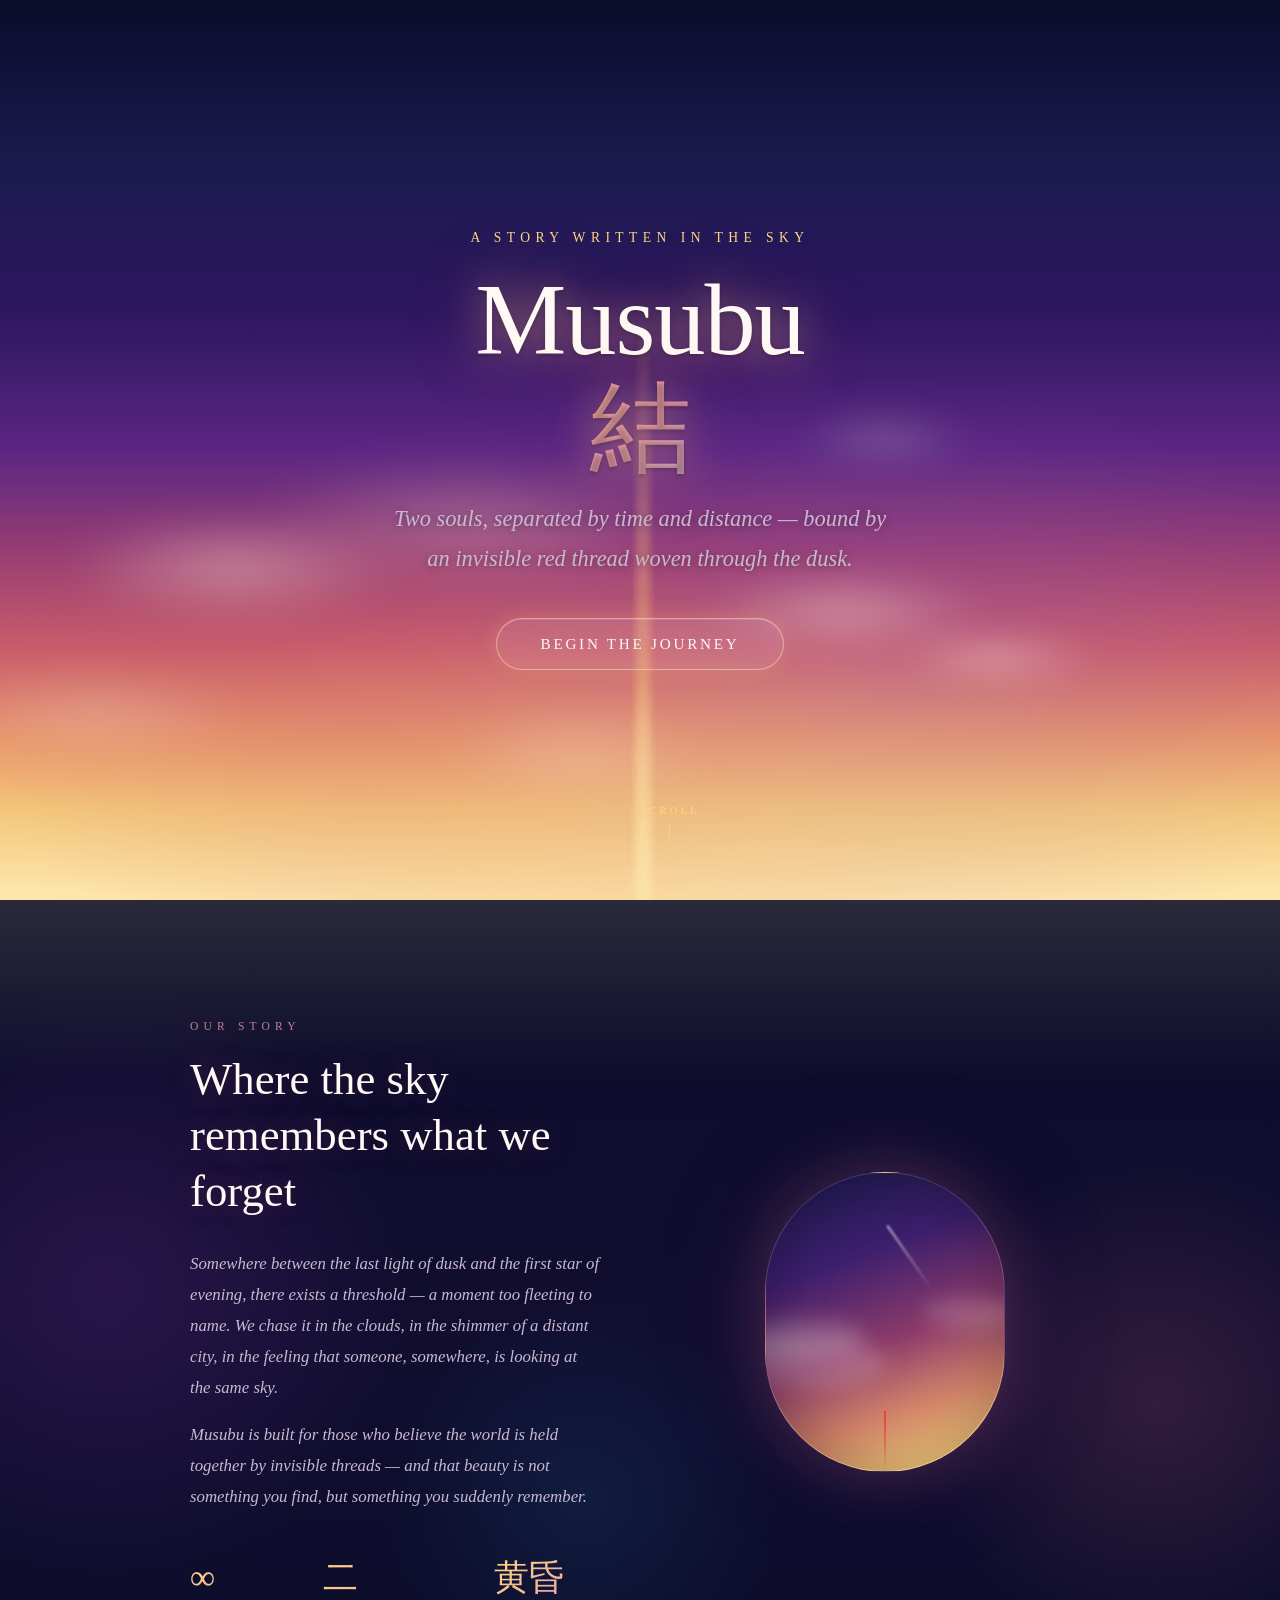
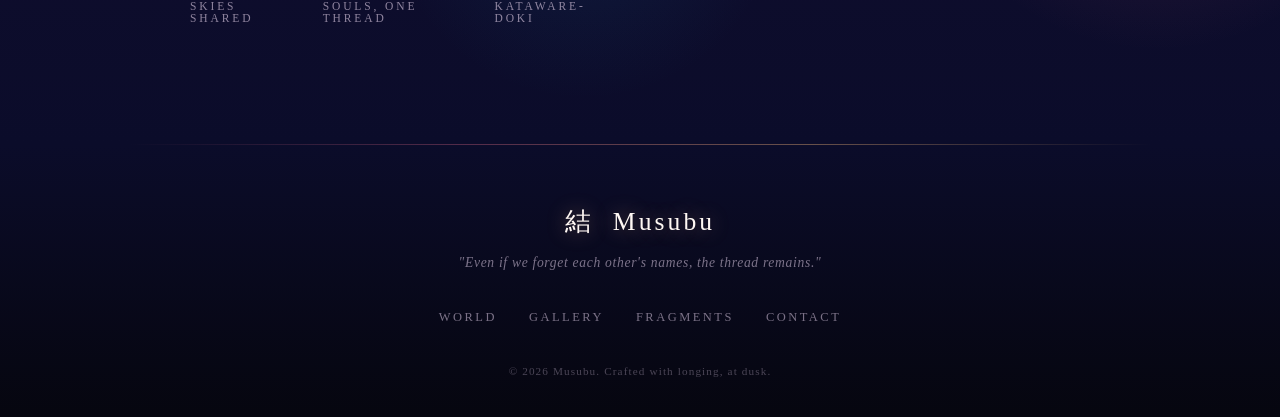
==== index.html @ b5283cc2 "add anime landing page" ====
<!DOCTYPE html>
<html lang="en">
<head>
  <meta charset="UTF-8" />
  <meta name="viewport" content="width=device-width, initial-scale=1.0" />
  <title>Musubu — Where Threads Connect</title>
  <style>
    /* ─── Reset & Base ─────────────────────────────────────────── */
    *, *::before, *::after { box-sizing: border-box; margin: 0; padding: 0; }

    :root {
      --deep-night:    #0b0c2a;
      --twilight:      #1a1a4e;
      --dusk-purple:   #3d1f6e;
      --magenta:       #c45c7a;
      --blush:         #e89ab5;
      --apricot:       #f4b87a;
      --gold:          #ffd580;
      --sky:           #9bc8e8;
      --pale-sky:      #d6ecf8;
      --cloud-white:   #fff8f4;
      --text-light:    #fef3ec;
      --text-muted:    #c8b8d0;
    }

    html { scroll-behavior: smooth; }

    body {
      font-family: 'Georgia', 'Times New Roman', serif;
      background: var(--deep-night);
      color: var(--text-light);
      overflow-x: hidden;
    }

    /* ─── Hero ─────────────────────────────────────────────────── */
    .hero {
      position: relative;
      width: 100%;
      height: 100vh;
      min-height: 600px;
      display: flex;
      align-items: center;
      justify-content: center;
      overflow: hidden;
      background:
        radial-gradient(ellipse 80% 60% at 50% 100%, #f4b87a44 0%, transparent 60%),
        radial-gradient(ellipse 60% 50% at 30% 80%,  #c45c7a33 0%, transparent 55%),
        radial-gradient(ellipse 70% 60% at 70% 75%,  #9b6fd433 0%, transparent 55%),
        linear-gradient(
          180deg,
          #0b0c2a 0%,
          #1a1a4e 18%,
          #2e1760 35%,
          #5b2682 50%,
          #9b3f72 62%,
          #c85c6a 72%,
          #e8956a 82%,
          #f4c77a 90%,
          #fde8b0 100%
        );
    }

    /* Stars */
    .stars {
      position: absolute;
      inset: 0;
      pointer-events: none;
      overflow: hidden;
    }
    .star {
      position: absolute;
      border-radius: 50%;
      background: white;
      animation: twinkle var(--d, 3s) ease-in-out infinite alternate;
      animation-delay: var(--delay, 0s);
      opacity: 0;
    }
    @keyframes twinkle {
      0%   { opacity: 0; transform: scale(0.6); }
      100% { opacity: var(--op, 0.9); transform: scale(1.2); }
    }

    /* Light rays */
    .rays {
      position: absolute;
      bottom: 0;
      left: 50%;
      transform: translateX(-50%);
      width: 200%;
      height: 85%;
      pointer-events: none;
      overflow: hidden;
    }
    .ray {
      position: absolute;
      bottom: 0;
      left: 50%;
      width: 2px;
      height: 100%;
      transform-origin: bottom center;
      background: linear-gradient(to top, #fde8b0cc 0%, #f4b87a55 30%, transparent 80%);
      filter: blur(6px);
      animation: ray-breathe 6s ease-in-out infinite alternate;
      animation-delay: var(--delay, 0s);
      opacity: var(--op, 0.4);
    }
    @keyframes ray-breathe {
      0%   { opacity: var(--op, 0.4); transform: translateX(-50%) rotate(var(--rot)) scaleX(1); }
      100% { opacity: calc(var(--op, 0.4) * 1.6); transform: translateX(-50%) rotate(var(--rot)) scaleX(1.5); }
    }

    /* Clouds */
    .clouds {
      position: absolute;
      inset: 0;
      pointer-events: none;
      overflow: hidden;
    }
    .cloud {
      position: absolute;
      border-radius: 50%;
      filter: blur(var(--blur, 18px));
      opacity: var(--op, 0.55);
      animation: float-cloud var(--speed, 40s) ease-in-out infinite alternate;
      animation-delay: var(--delay, 0s);
    }
    @keyframes float-cloud {
      0%   { transform: translate(0px, 0px) scale(1); }
      50%  { transform: translate(var(--tx, 30px), var(--ty, -15px)) scale(1.04); }
      100% { transform: translate(calc(var(--tx, 30px) * 0.3), var(--ty2, 10px)) scale(0.97); }
    }

    /* ─── Hero Content ──────────────────────────────────────────── */
    .hero-content {
      position: relative;
      z-index: 10;
      text-align: center;
      padding: 0 24px;
      animation: fade-up 1.4s ease forwards;
      opacity: 0;
      transform: translateY(30px);
    }
    @keyframes fade-up {
      to { opacity: 1; transform: translateY(0); }
    }

    .hero-eyebrow {
      font-family: 'Georgia', serif;
      font-size: clamp(0.7rem, 1.5vw, 0.85rem);
      letter-spacing: 0.4em;
      text-transform: uppercase;
      color: var(--gold);
      margin-bottom: 20px;
      opacity: 0.85;
      animation: fade-up 1.4s 0.2s ease forwards;
      opacity: 0;
    }

    .hero-title {
      font-size: clamp(2.8rem, 8vw, 7rem);
      font-weight: 400;
      line-height: 1.05;
      letter-spacing: -0.01em;
      color: var(--cloud-white);
      text-shadow:
        0 0 40px rgba(244, 184, 122, 0.6),
        0 0 80px rgba(196, 92, 122, 0.4),
        0 2px 4px rgba(0,0,0,0.3);
      animation: fade-up 1.4s 0.35s ease forwards;
      opacity: 0;
      margin-bottom: 12px;
    }
    .hero-title span {
      display: block;
      background: linear-gradient(135deg, var(--gold) 0%, var(--blush) 50%, var(--sky) 100%);
      -webkit-background-clip: text;
      -webkit-text-fill-color: transparent;
      background-clip: text;
    }

    .hero-subtitle {
      font-size: clamp(1rem, 2.5vw, 1.4rem);
      font-weight: 400;
      font-style: italic;
      color: var(--text-muted);
      margin: 18px auto 40px;
      max-width: 520px;
      line-height: 1.75;
      text-shadow: 0 1px 8px rgba(0,0,0,0.4);
      animation: fade-up 1.4s 0.5s ease forwards;
      opacity: 0;
    }

    .hero-cta {
      display: inline-block;
      padding: 16px 44px;
      border: 1.5px solid rgba(253, 232, 176, 0.5);
      border-radius: 50px;
      color: var(--cloud-white);
      text-decoration: none;
      font-size: 0.95rem;
      letter-spacing: 0.18em;
      text-transform: uppercase;
      background: rgba(255, 255, 255, 0.07);
      backdrop-filter: blur(12px);
      -webkit-backdrop-filter: blur(12px);
      box-shadow:
        0 0 20px rgba(244, 184, 122, 0.25),
        inset 0 1px 0 rgba(255,255,255,0.15);
      transition: all 0.4s ease;
      animation: fade-up 1.4s 0.65s ease forwards;
      opacity: 0;
      cursor: pointer;
    }
    .hero-cta:hover {
      background: rgba(244, 184, 122, 0.18);
      border-color: rgba(253, 232, 176, 0.9);
      box-shadow:
        0 0 40px rgba(244, 184, 122, 0.45),
        0 0 80px rgba(196, 92, 122, 0.2),
        inset 0 1px 0 rgba(255,255,255,0.2);
      transform: translateY(-2px);
      letter-spacing: 0.22em;
    }

    /* Scroll indicator */
    .scroll-hint {
      position: absolute;
      bottom: 36px;
      left: 50%;
      transform: translateX(-50%);
      display: flex;
      flex-direction: column;
      align-items: center;
      gap: 8px;
      opacity: 0.5;
      animation: fade-up 1.4s 1.2s ease forwards, bob 2.5s 2.6s ease-in-out infinite;
      opacity: 0;
      font-size: 0.7rem;
      letter-spacing: 0.25em;
      text-transform: uppercase;
      color: var(--gold);
    }
    @keyframes bob {
      0%, 100% { transform: translateX(-50%) translateY(0); }
      50%       { transform: translateX(-50%) translateY(6px); }
    }
    .scroll-hint::after {
      content: '';
      display: block;
      width: 1px;
      height: 40px;
      background: linear-gradient(to bottom, var(--gold), transparent);
    }

    /* ─── About Section ─────────────────────────────────────────── */
    .about {
      position: relative;
      background: linear-gradient(180deg, #0b0c2a 0%, #110e30 50%, #0b0c2a 100%);
      padding: 120px 24px;
      overflow: hidden;
    }
    .about::before {
      content: '';
      position: absolute;
      top: -1px;
      left: 0;
      right: 0;
      height: 180px;
      background: linear-gradient(to bottom, #fde8b022, transparent);
      pointer-events: none;
    }

    /* Ambient glow orbs */
    .orb {
      position: absolute;
      border-radius: 50%;
      pointer-events: none;
      animation: orb-pulse 8s ease-in-out infinite alternate;
    }
    .orb-1 {
      width: 600px; height: 600px;
      background: radial-gradient(circle, #5b268250 0%, transparent 70%);
      top: 10%; left: -15%;
      animation-delay: 0s;
    }
    .orb-2 {
      width: 500px; height: 500px;
      background: radial-gradient(circle, #c45c7a30 0%, transparent 70%);
      top: 30%; right: -10%;
      animation-delay: -4s;
    }
    .orb-3 {
      width: 400px; height: 400px;
      background: radial-gradient(circle, #1a6e9b28 0%, transparent 70%);
      bottom: 5%; left: 30%;
      animation-delay: -2s;
    }
    @keyframes orb-pulse {
      0%   { transform: scale(1) translate(0, 0); opacity: 0.6; }
      100% { transform: scale(1.15) translate(20px, -20px); opacity: 1; }
    }

    .about-inner {
      position: relative;
      z-index: 2;
      max-width: 900px;
      margin: 0 auto;
      display: grid;
      grid-template-columns: 1fr 1fr;
      gap: 80px;
      align-items: center;
    }

    .about-label {
      font-size: 0.72rem;
      letter-spacing: 0.45em;
      text-transform: uppercase;
      color: var(--blush);
      margin-bottom: 20px;
      opacity: 0.8;
    }

    .about-heading {
      font-size: clamp(1.8rem, 4vw, 2.8rem);
      font-weight: 400;
      line-height: 1.25;
      color: var(--cloud-white);
      text-shadow: 0 0 30px rgba(196, 92, 122, 0.3);
      margin-bottom: 28px;
    }

    .about-text {
      font-size: 1.05rem;
      line-height: 1.85;
      color: var(--text-muted);
      font-style: italic;
    }
    .about-text + .about-text { margin-top: 16px; }

    .about-visual {
      position: relative;
      height: 340px;
      display: flex;
      align-items: center;
      justify-content: center;
    }

    /* Shinkai-style abstract window / comet visual */
    .visual-frame {
      width: 240px;
      height: 300px;
      border: 1px solid rgba(255, 245, 220, 0.15);
      border-radius: 120px;
      position: relative;
      overflow: hidden;
      background: linear-gradient(
        160deg,
        #1a1a4e 0%,
        #3d1f6e 30%,
        #8b3a6a 55%,
        #d4856a 75%,
        #f4c77a 90%
      );
      box-shadow:
        0 0 60px rgba(196, 92, 122, 0.3),
        0 0 120px rgba(91, 38, 130, 0.2),
        inset 0 0 60px rgba(0,0,0,0.3);
      animation: frame-breathe 6s ease-in-out infinite alternate;
    }
    @keyframes frame-breathe {
      0%   { box-shadow: 0 0 60px rgba(196,92,122,0.3), 0 0 120px rgba(91,38,130,0.2), inset 0 0 60px rgba(0,0,0,0.3); }
      100% { box-shadow: 0 0 80px rgba(196,92,122,0.5), 0 0 160px rgba(91,38,130,0.35), inset 0 0 60px rgba(0,0,0,0.3); }
    }

    /* Mini cloud layers inside the frame */
    .frame-cloud {
      position: absolute;
      border-radius: 50%;
      background: rgba(255, 248, 244, 0.18);
      filter: blur(10px);
      animation: float-cloud 15s ease-in-out infinite alternate;
    }
    .frame-cloud-1 { width: 120px; height: 40px; bottom: 38%; left: -20px; --tx: 20px; --ty: -8px; --ty2: 5px; --speed: 12s; }
    .frame-cloud-2 { width: 90px;  height: 30px; bottom: 48%; right: -10px; --tx: -15px; --ty: 10px; --ty2: -5px; --speed: 15s; --delay: -3s; }
    .frame-cloud-3 { width: 150px; height: 50px; bottom: 28%; left: -30px; --tx: 25px; --ty: -5px; --ty2: 8px; --speed: 18s; --delay: -7s; }

    /* Comet streak */
    .comet {
      position: absolute;
      width: 2px;
      height: 80px;
      background: linear-gradient(to bottom, white, transparent);
      top: 15%;
      left: 60%;
      border-radius: 2px;
      transform: rotate(-35deg);
      filter: blur(1px);
      opacity: 0.7;
      animation: comet-fall 4s ease-in infinite;
      animation-delay: 1s;
    }
    @keyframes comet-fall {
      0%   { opacity: 0; transform: rotate(-35deg) translateY(-20px); }
      20%  { opacity: 0.7; }
      70%  { opacity: 0.7; }
      100% { opacity: 0; transform: rotate(-35deg) translateY(80px); }
    }

    /* Red thread motif */
    .red-thread {
      position: absolute;
      bottom: 0; left: 50%;
      transform: translateX(-50%);
      width: 2px;
      height: 60px;
      background: linear-gradient(to bottom, #e84040, transparent);
      filter: blur(0.5px);
    }

    .about-stats {
      margin-top: 48px;
      display: flex;
      gap: 40px;
    }
    .stat {
      display: flex;
      flex-direction: column;
      gap: 4px;
    }
    .stat-number {
      font-size: 2.2rem;
      font-weight: 400;
      background: linear-gradient(135deg, var(--gold), var(--blush));
      -webkit-background-clip: text;
      -webkit-text-fill-color: transparent;
      background-clip: text;
      line-height: 1;
    }
    .stat-label {
      font-size: 0.72rem;
      letter-spacing: 0.25em;
      text-transform: uppercase;
      color: var(--text-muted);
      opacity: 0.7;
    }

    /* ─── Footer ────────────────────────────────────────────────── */
    footer {
      position: relative;
      background: linear-gradient(180deg, #0b0c2a 0%, #06060f 100%);
      padding: 60px 24px 40px;
      text-align: center;
      overflow: hidden;
    }
    footer::before {
      content: '';
      position: absolute;
      top: 0; left: 10%; right: 10%;
      height: 1px;
      background: linear-gradient(to right, transparent, rgba(196,92,122,0.4), rgba(244,184,122,0.4), transparent);
    }

    .footer-logo {
      font-size: 1.6rem;
      font-weight: 400;
      letter-spacing: 0.12em;
      color: var(--cloud-white);
      text-shadow: 0 0 20px rgba(244,184,122,0.4);
      margin-bottom: 16px;
    }

    .footer-tagline {
      font-size: 0.85rem;
      font-style: italic;
      color: var(--text-muted);
      opacity: 0.6;
      margin-bottom: 36px;
      letter-spacing: 0.05em;
    }

    .footer-links {
      display: flex;
      justify-content: center;
      gap: 32px;
      list-style: none;
      margin-bottom: 40px;
    }
    .footer-links a {
      text-decoration: none;
      font-size: 0.78rem;
      letter-spacing: 0.2em;
      text-transform: uppercase;
      color: var(--text-muted);
      opacity: 0.6;
      transition: opacity 0.3s, color 0.3s;
    }
    .footer-links a:hover { opacity: 1; color: var(--gold); }

    .footer-copy {
      font-size: 0.7rem;
      color: var(--text-muted);
      opacity: 0.35;
      letter-spacing: 0.1em;
    }

    /* ─── Fade-in on scroll ─────────────────────────────────────── */
    .reveal {
      opacity: 0;
      transform: translateY(28px);
      transition: opacity 0.9s ease, transform 0.9s ease;
    }
    .reveal.visible {
      opacity: 1;
      transform: translateY(0);
    }

    /* ─── Responsive ────────────────────────────────────────────── */
    @media (max-width: 720px) {
      .about-inner {
        grid-template-columns: 1fr;
        gap: 48px;
      }
      .about-visual { height: 260px; }
      .visual-frame { width: 180px; height: 220px; border-radius: 90px; }
      .about-stats { gap: 28px; }
      .footer-links { flex-wrap: wrap; gap: 18px; }
    }

    @media (max-width: 460px) {
      .hero-cta { padding: 14px 32px; font-size: 0.82rem; }
      .about-stats { flex-direction: column; gap: 20px; }
    }
  </style>
</head>
<body>

<!-- ═══════════════════════ HERO ═══════════════════════════════════ -->
<section class="hero" id="hero">

  <!-- Stars -->
  <div class="stars" id="stars"></div>

  <!-- Light rays -->
  <div class="rays" id="rays"></div>

  <!-- Clouds -->
  <div class="clouds" id="clouds"></div>

  <!-- Content -->
  <div class="hero-content">
    <p class="hero-eyebrow">A story written in the sky</p>
    <h1 class="hero-title">
      Musubu<br>
      <span>結</span>
    </h1>
    <p class="hero-subtitle">
      Two souls, separated by time and distance — bound by an invisible red thread woven through the dusk.
    </p>
    <a href="#about" class="hero-cta">Begin the Journey</a>
  </div>

  <div class="scroll-hint">Scroll</div>
</section>

<!-- ═══════════════════════ ABOUT ══════════════════════════════════ -->
<section class="about" id="about">
  <div class="orb orb-1"></div>
  <div class="orb orb-2"></div>
  <div class="orb orb-3"></div>

  <div class="about-inner">
    <div class="about-copy reveal">
      <p class="about-label">Our Story</p>
      <h2 class="about-heading">Where the sky remembers what we forget</h2>
      <p class="about-text">
        Somewhere between the last light of dusk and the first star of evening, there exists a threshold — a moment too fleeting to name. We chase it in the clouds, in the shimmer of a distant city, in the feeling that someone, somewhere, is looking at the same sky.
      </p>
      <p class="about-text">
        Musubu is built for those who believe the world is held together by invisible threads — and that beauty is not something you find, but something you suddenly remember.
      </p>
      <div class="about-stats">
        <div class="stat">
          <span class="stat-number">∞</span>
          <span class="stat-label">Skies shared</span>
        </div>
        <div class="stat">
          <span class="stat-number">二</span>
          <span class="stat-label">Souls, one thread</span>
        </div>
        <div class="stat">
          <span class="stat-number">黄昏</span>
          <span class="stat-label">Kataware-doki</span>
        </div>
      </div>
    </div>

    <div class="about-visual reveal" style="transition-delay: 0.2s;">
      <div class="visual-frame">
        <div class="frame-cloud frame-cloud-1"></div>
        <div class="frame-cloud frame-cloud-2"></div>
        <div class="frame-cloud frame-cloud-3"></div>
        <div class="comet"></div>
        <div class="red-thread"></div>
      </div>
    </div>
  </div>
</section>

<!-- ═══════════════════════ FOOTER ════════════════════════════════ -->
<footer>
  <div class="footer-logo">結 &nbsp;Musubu</div>
  <p class="footer-tagline">"Even if we forget each other's names, the thread remains."</p>
  <ul class="footer-links">
    <li><a href="#">World</a></li>
    <li><a href="#">Gallery</a></li>
    <li><a href="#">Fragments</a></li>
    <li><a href="#">Contact</a></li>
  </ul>
  <p class="footer-copy">&copy; 2026 Musubu. Crafted with longing, at dusk.</p>
</footer>

<script>
  /* ─── Generate Stars ──────────────────────────────────────────── */
  const starsEl = document.getElementById('stars');
  for (let i = 0; i < 160; i++) {
    const s = document.createElement('div');
    s.className = 'star';
    const size = Math.random() * 2.5 + 0.5;
    const top  = Math.random() * 60;  // only top 60% of hero
    s.style.cssText = `
      width: ${size}px; height: ${size}px;
      top: ${top}%; left: ${Math.random() * 100}%;
      --d: ${2 + Math.random() * 4}s;
      --delay: ${-Math.random() * 4}s;
      --op: ${0.4 + Math.random() * 0.6};
    `;
    starsEl.appendChild(s);
  }

  /* ─── Generate Light Rays ─────────────────────────────────────── */
  const raysEl = document.getElementById('rays');
  const rayAngles = [-55,-42,-30,-20,-12,-5, 0, 5, 12, 20, 30, 42, 55, 68, -68];
  rayAngles.forEach((angle, i) => {
    const r = document.createElement('div');
    r.className = 'ray';
    const dist = Math.abs(angle);
    const op = Math.max(0.08, 0.45 - dist * 0.004);
    r.style.cssText = `
      --rot: ${angle}deg;
      --op: ${op};
      --delay: ${i * 0.4}s;
      width: ${3 + Math.random() * 5}px;
    `;
    raysEl.appendChild(r);
  });

  /* ─── Generate Clouds ─────────────────────────────────────────── */
  const cloudsEl = document.getElementById('clouds');
  const cloudDefs = [
    { w:340, h:90,  top:58, left:5,   blur:22, op:0.50, tx:40,  ty:-12, ty2:8,  speed:35 },
    { w:280, h:70,  top:64, left:55,  blur:18, op:0.45, tx:-30, ty:-8,  ty2:12, speed:42 },
    { w:420, h:110, top:52, left:20,  blur:28, op:0.35, tx:25,  ty:-18, ty2:6,  speed:50 },
    { w:200, h:55,  top:70, left:70,  blur:14, op:0.40, tx:-20, ty:-6,  ty2:10, speed:30 },
    { w:320, h:80,  top:75, left:-5,  blur:20, op:0.30, tx:35,  ty:-10, ty2:5,  speed:45 },
    { w:180, h:50,  top:46, left:62,  blur:16, op:0.28, tx:-18, ty:-14, ty2:7,  speed:38 },
    { w:260, h:65,  top:80, left:35,  blur:24, op:0.38, tx:22,  ty:-6,  ty2:9,  speed:55 },
  ];
  cloudDefs.forEach((c, i) => {
    const el = document.createElement('div');
    el.className = 'cloud';
    const hue = 20 + Math.random() * 30;
    el.style.cssText = `
      width: ${c.w}px; height: ${c.h}px;
      top: ${c.top}%; left: ${c.left}%;
      background: radial-gradient(ellipse, hsla(${hue},80%,92%,0.9) 0%, transparent 70%);
      --blur: ${c.blur}px;
      --op: ${c.op};
      --tx: ${c.tx}px;
      --ty: ${c.ty}px;
      --ty2: ${c.ty2}px;
      --speed: ${c.speed}s;
      --delay: ${-i * 5}s;
    `;
    cloudsEl.appendChild(el);
  });

  /* ─── Scroll reveal ───────────────────────────────────────────── */
  const observer = new IntersectionObserver((entries) => {
    entries.forEach(e => {
      if (e.isIntersecting) {
        e.target.classList.add('visible');
        observer.unobserve(e.target);
      }
    });
  }, { threshold: 0.15 });

  document.querySelectorAll('.reveal').forEach(el => observer.observe(el));

  /* ─── Smooth CTA scroll ───────────────────────────────────────── */
  document.querySelector('.hero-cta').addEventListener('click', e => {
    e.preventDefault();
    document.getElementById('about').scrollIntoView({ behavior: 'smooth' });
  });
</script>
</body>
</html>
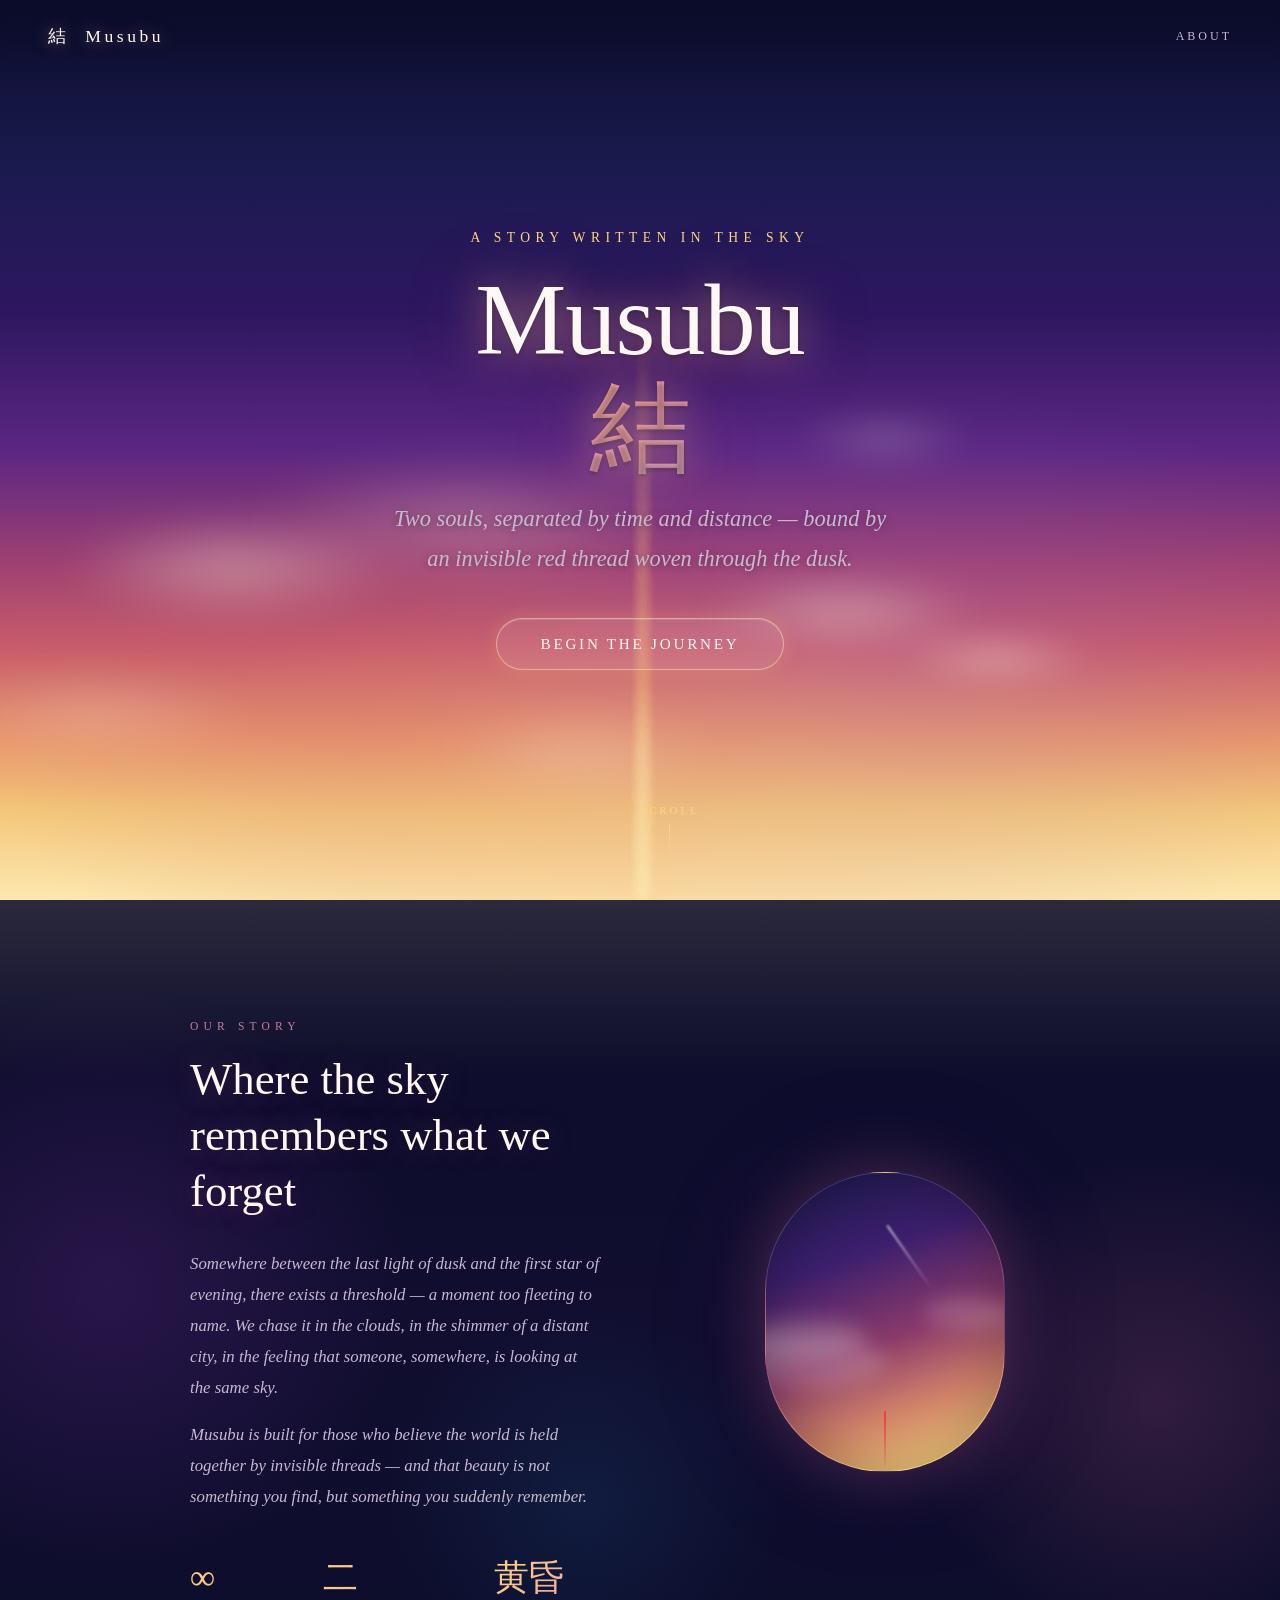
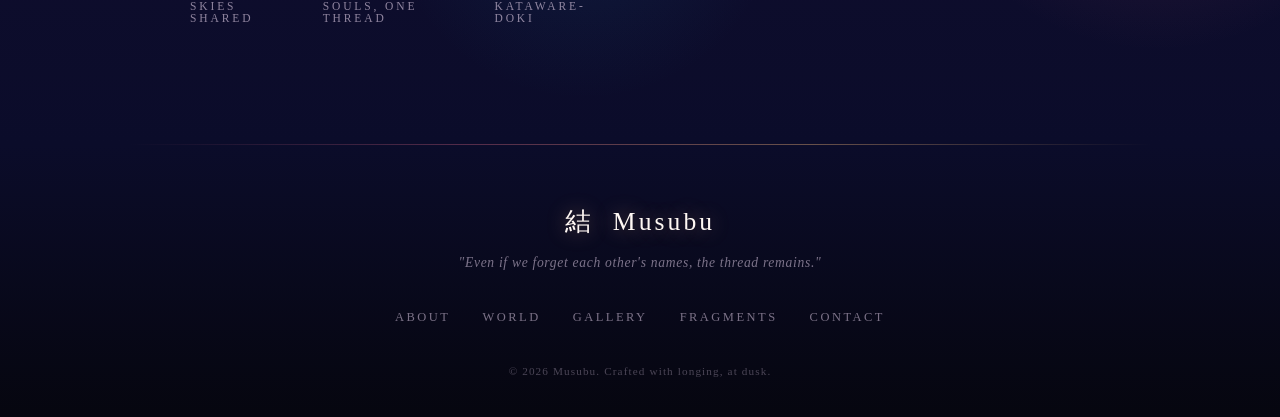
==== commit 5e5ac728: "add about navigation" ====
--- a/index.html
+++ b/index.html
@@ -30,6 +30,50 @@
       background: var(--deep-night);
       color: var(--text-light);
       overflow-x: hidden;
+    }
+
+    /* ─── Nav ───────────────────────────────────────────────────── */
+    nav {
+      position: fixed;
+      top: 0; left: 0; right: 0;
+      z-index: 100;
+      display: flex;
+      align-items: center;
+      justify-content: space-between;
+      padding: 24px 48px;
+      background: linear-gradient(to bottom, rgba(11,12,42,0.65), transparent);
+      backdrop-filter: blur(4px);
+      -webkit-backdrop-filter: blur(4px);
+      pointer-events: none;
+    }
+    nav a { pointer-events: all; }
+
+    .nav-logo {
+      font-size: 1.1rem;
+      letter-spacing: 0.2em;
+      color: var(--cloud-white);
+      text-decoration: none;
+      text-shadow: 0 0 16px rgba(244,184,122,0.5);
+      transition: text-shadow 0.3s;
+      animation: fade-up 1.4s 0.1s ease forwards;
+      opacity: 0;
+    }
+    .nav-logo:hover { text-shadow: 0 0 28px rgba(244,184,122,0.9); }
+
+    .nav-about {
+      text-decoration: none;
+      font-size: 0.75rem;
+      letter-spacing: 0.25em;
+      text-transform: uppercase;
+      color: var(--text-muted);
+      opacity: 0;
+      transition: color 0.3s;
+      animation: fade-up 1.4s 0.1s ease forwards;
+    }
+    .nav-about:hover { color: var(--gold); opacity: 1 !important; }
+
+    @media (max-width: 480px) {
+      nav { padding: 18px 24px; }
     }
 
     /* ─── Hero ─────────────────────────────────────────────────── */
@@ -535,6 +579,12 @@
 </head>
 <body>
 
+<!-- ═══════════════════════ NAV ════════════════════════════════════ -->
+<nav>
+  <a href="#" class="nav-logo">結 &nbsp;Musubu</a>
+  <a href="about.html" class="nav-about">About</a>
+</nav>
+
 <!-- ═══════════════════════ HERO ═══════════════════════════════════ -->
 <section class="hero" id="hero">
 
@@ -612,6 +662,7 @@
   <div class="footer-logo">結 &nbsp;Musubu</div>
   <p class="footer-tagline">"Even if we forget each other's names, the thread remains."</p>
   <ul class="footer-links">
+    <li><a href="about.html">About</a></li>
     <li><a href="#">World</a></li>
     <li><a href="#">Gallery</a></li>
     <li><a href="#">Fragments</a></li>
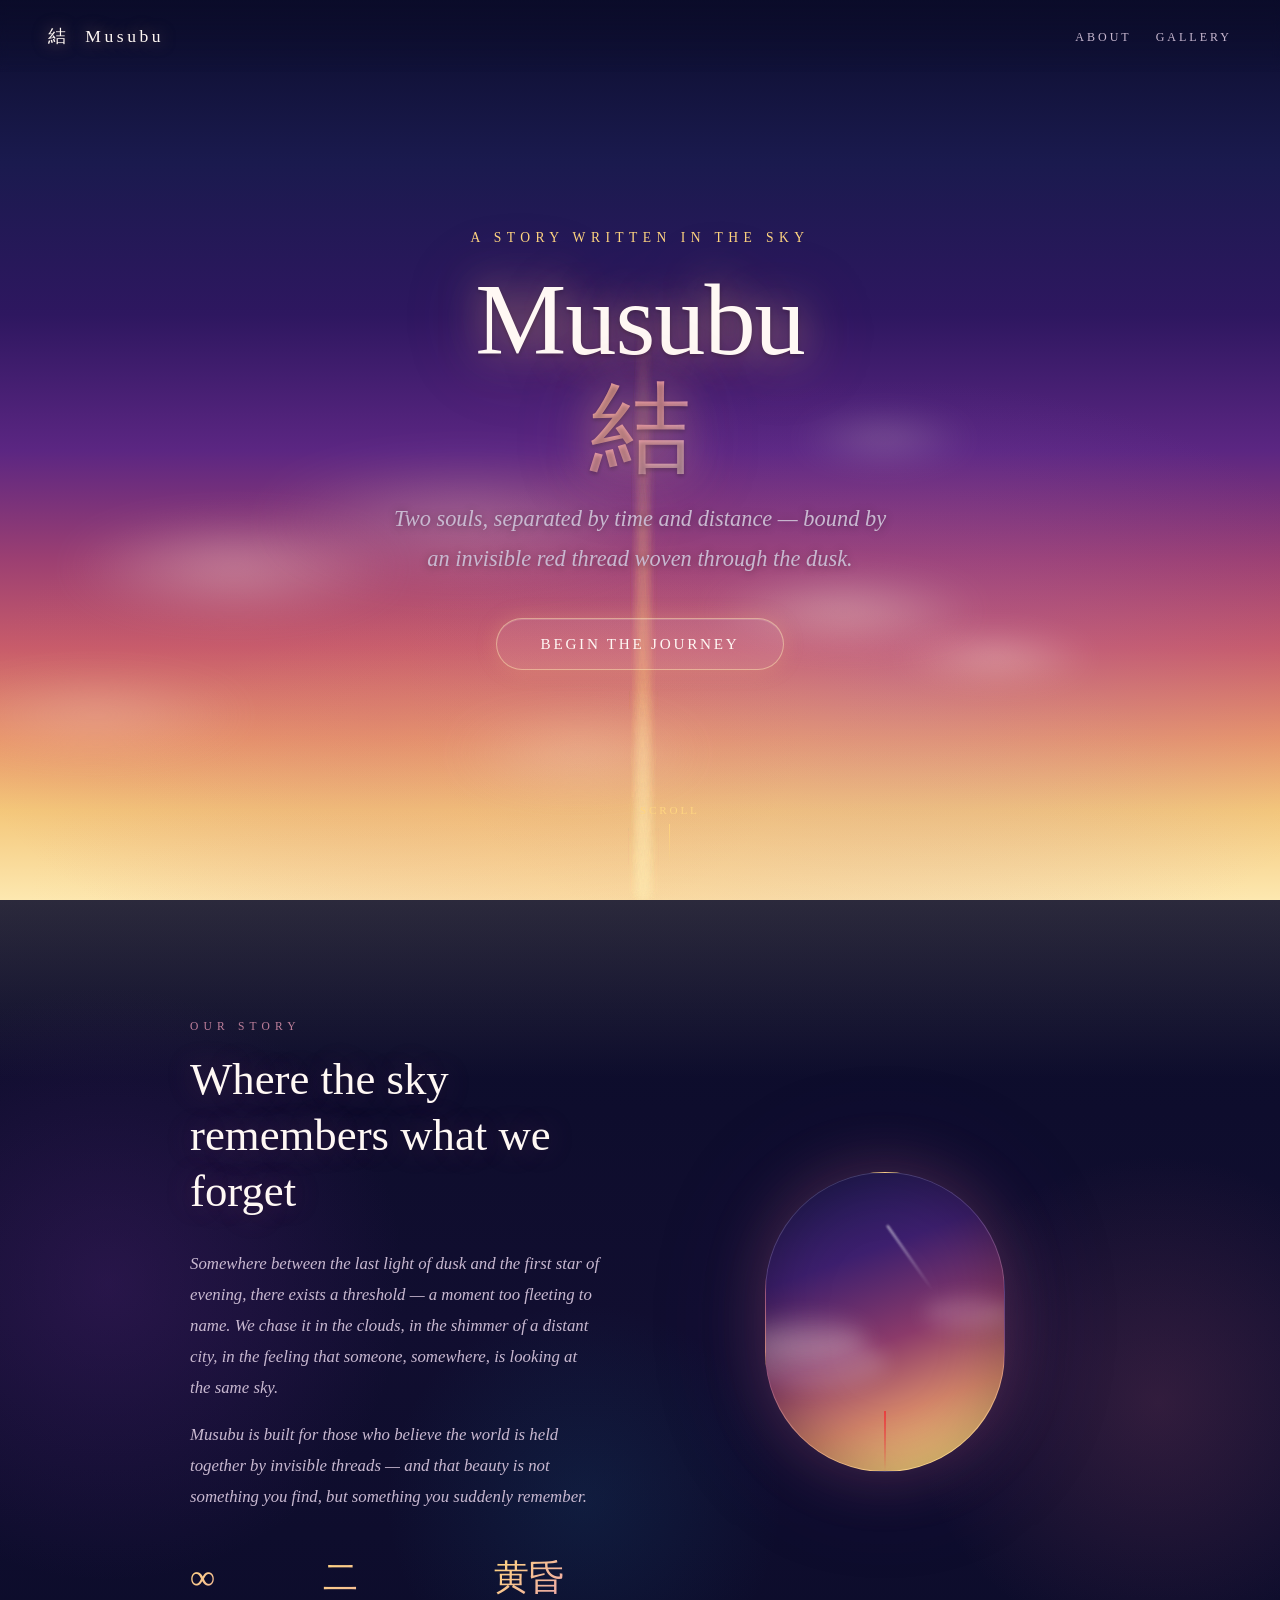
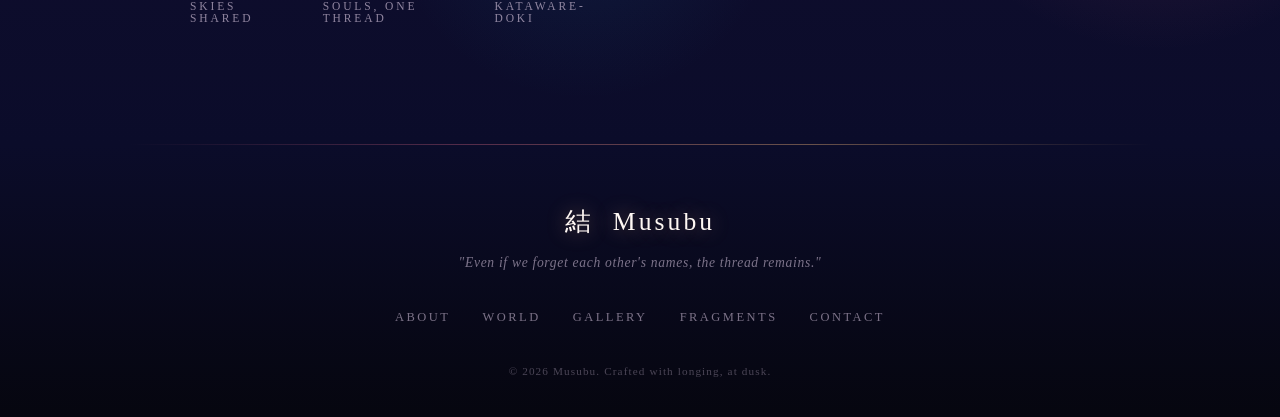
==== commit 2349f6ee: "add gallery page" ====
--- a/index.html
+++ b/index.html
@@ -582,7 +582,10 @@
 <!-- ═══════════════════════ NAV ════════════════════════════════════ -->
 <nav>
   <a href="#" class="nav-logo">結 &nbsp;Musubu</a>
-  <a href="about.html" class="nav-about">About</a>
+  <ul style="display:flex;gap:24px;list-style:none;">
+    <li><a href="about.html" class="nav-about">About</a></li>
+    <li><a href="gallery.html" class="nav-about">Gallery</a></li>
+  </ul>
 </nav>
 
 <!-- ═══════════════════════ HERO ═══════════════════════════════════ -->
@@ -664,7 +667,7 @@
   <ul class="footer-links">
     <li><a href="about.html">About</a></li>
     <li><a href="#">World</a></li>
-    <li><a href="#">Gallery</a></li>
+    <li><a href="gallery.html">Gallery</a></li>
     <li><a href="#">Fragments</a></li>
     <li><a href="#">Contact</a></li>
   </ul>
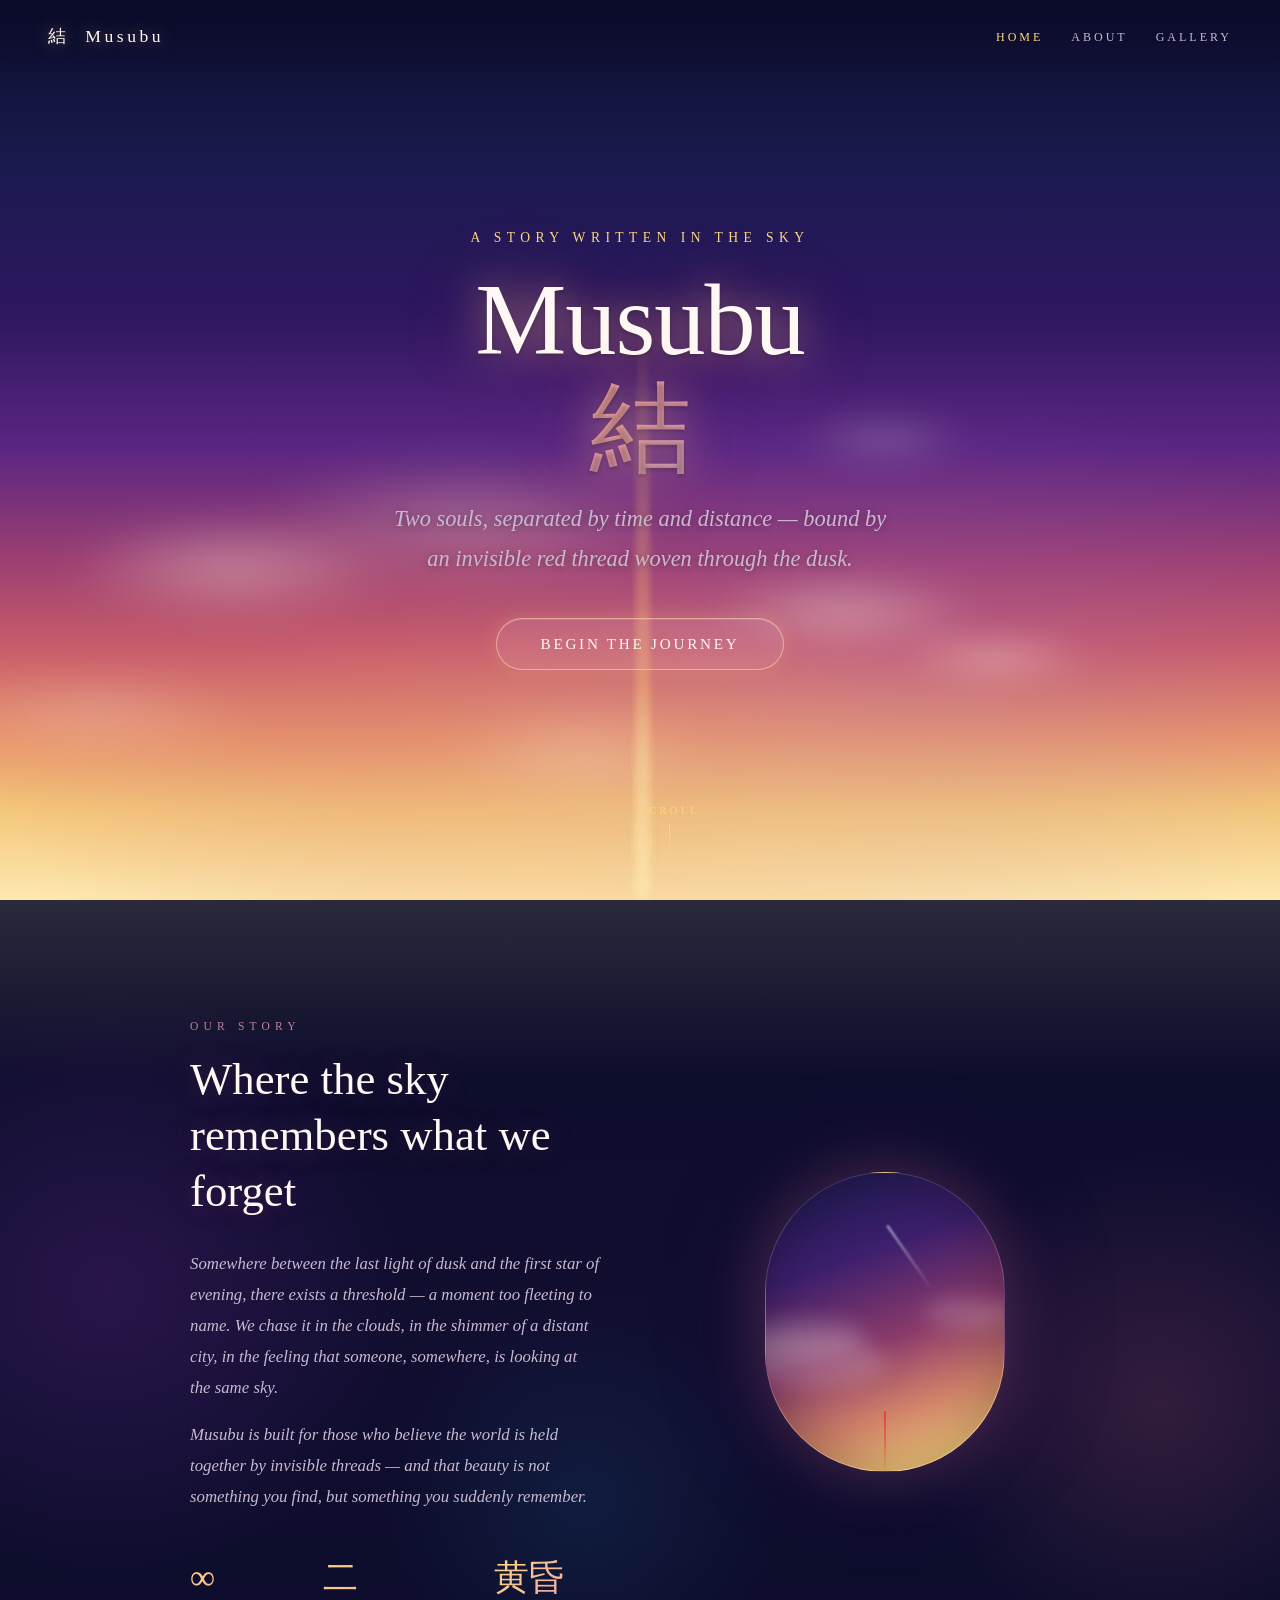
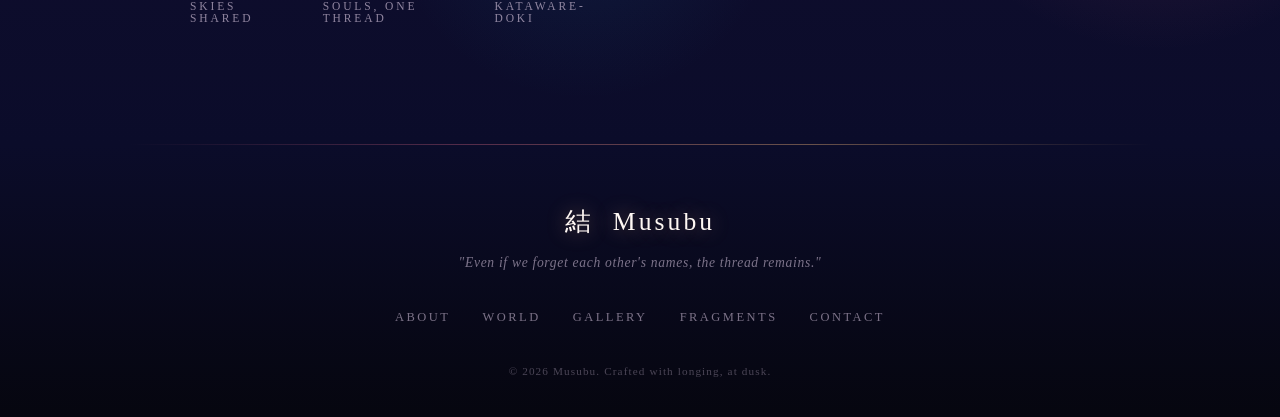
==== commit db58bfe1: "add about navigation" ====
--- a/index.html
+++ b/index.html
@@ -4,6 +4,7 @@
   <meta charset="UTF-8" />
   <meta name="viewport" content="width=device-width, initial-scale=1.0" />
   <title>Musubu — Where Threads Connect</title>
+  <link rel="stylesheet" href="nav.css" />
   <style>
     /* ─── Reset & Base ─────────────────────────────────────────── */
     *, *::before, *::after { box-sizing: border-box; margin: 0; padding: 0; }
@@ -33,47 +34,11 @@
     }
 
     /* ─── Nav ───────────────────────────────────────────────────── */
-    nav {
-      position: fixed;
-      top: 0; left: 0; right: 0;
-      z-index: 100;
-      display: flex;
-      align-items: center;
-      justify-content: space-between;
-      padding: 24px 48px;
-      background: linear-gradient(to bottom, rgba(11,12,42,0.65), transparent);
-      backdrop-filter: blur(4px);
-      -webkit-backdrop-filter: blur(4px);
-      pointer-events: none;
-    }
-    nav a { pointer-events: all; }
-
-    .nav-logo {
-      font-size: 1.1rem;
-      letter-spacing: 0.2em;
-      color: var(--cloud-white);
-      text-decoration: none;
-      text-shadow: 0 0 16px rgba(244,184,122,0.5);
-      transition: text-shadow 0.3s;
+    /* ─── Hero nav fade-in (index-only) ───────────────────────── */
+    .nav-logo,
+    .nav-links a {
       animation: fade-up 1.4s 0.1s ease forwards;
       opacity: 0;
-    }
-    .nav-logo:hover { text-shadow: 0 0 28px rgba(244,184,122,0.9); }
-
-    .nav-about {
-      text-decoration: none;
-      font-size: 0.75rem;
-      letter-spacing: 0.25em;
-      text-transform: uppercase;
-      color: var(--text-muted);
-      opacity: 0;
-      transition: color 0.3s;
-      animation: fade-up 1.4s 0.1s ease forwards;
-    }
-    .nav-about:hover { color: var(--gold); opacity: 1 !important; }
-
-    @media (max-width: 480px) {
-      nav { padding: 18px 24px; }
     }
 
     /* ─── Hero ─────────────────────────────────────────────────── */
@@ -581,10 +546,11 @@
 
 <!-- ═══════════════════════ NAV ════════════════════════════════════ -->
 <nav>
-  <a href="#" class="nav-logo">結 &nbsp;Musubu</a>
-  <ul style="display:flex;gap:24px;list-style:none;">
-    <li><a href="about.html" class="nav-about">About</a></li>
-    <li><a href="gallery.html" class="nav-about">Gallery</a></li>
+  <a href="index.html" class="nav-logo">結 &nbsp;Musubu</a>
+  <ul class="nav-links">
+    <li><a href="index.html" class="active">Home</a></li>
+    <li><a href="about.html">About</a></li>
+    <li><a href="gallery.html">Gallery</a></li>
   </ul>
 </nav>
 
--- a/nav.css
+++ b/nav.css
@@ -0,0 +1,53 @@
+/* ═══════════════════════════════════════════════════════════════
+   Shared Navigation — Musubu
+   Linked by index.html, about.html, gallery.html
+   CSS custom properties (--cloud-white, --text-muted, --gold)
+   are defined in each page's :root and resolve automatically.
+═══════════════════════════════════════════════════════════════ */
+
+nav {
+  position: fixed;
+  top: 0; left: 0; right: 0;
+  z-index: 100;
+  display: flex;
+  align-items: center;
+  justify-content: space-between;
+  padding: 24px 48px;
+  background: linear-gradient(to bottom, rgba(11,12,42,0.75), transparent);
+  backdrop-filter: blur(6px);
+  -webkit-backdrop-filter: blur(6px);
+}
+
+.nav-logo {
+  font-size: 1.1rem;
+  letter-spacing: 0.2em;
+  color: var(--cloud-white);
+  text-decoration: none;
+  text-shadow: 0 0 16px rgba(244,184,122,0.5);
+  transition: text-shadow 0.3s;
+}
+.nav-logo:hover { text-shadow: 0 0 28px rgba(244,184,122,0.9); }
+
+.nav-links {
+  display: flex;
+  gap: 28px;
+  list-style: none;
+  margin: 0;
+  padding: 0;
+}
+.nav-links a {
+  text-decoration: none;
+  font-size: 0.75rem;
+  letter-spacing: 0.25em;
+  text-transform: uppercase;
+  color: var(--text-muted);
+  opacity: 0.65;
+  transition: opacity 0.3s, color 0.3s;
+}
+.nav-links a:hover,
+.nav-links a.active { opacity: 1; color: var(--gold); }
+
+@media (max-width: 480px) {
+  nav { padding: 18px 20px; }
+  .nav-links { gap: 16px; }
+}
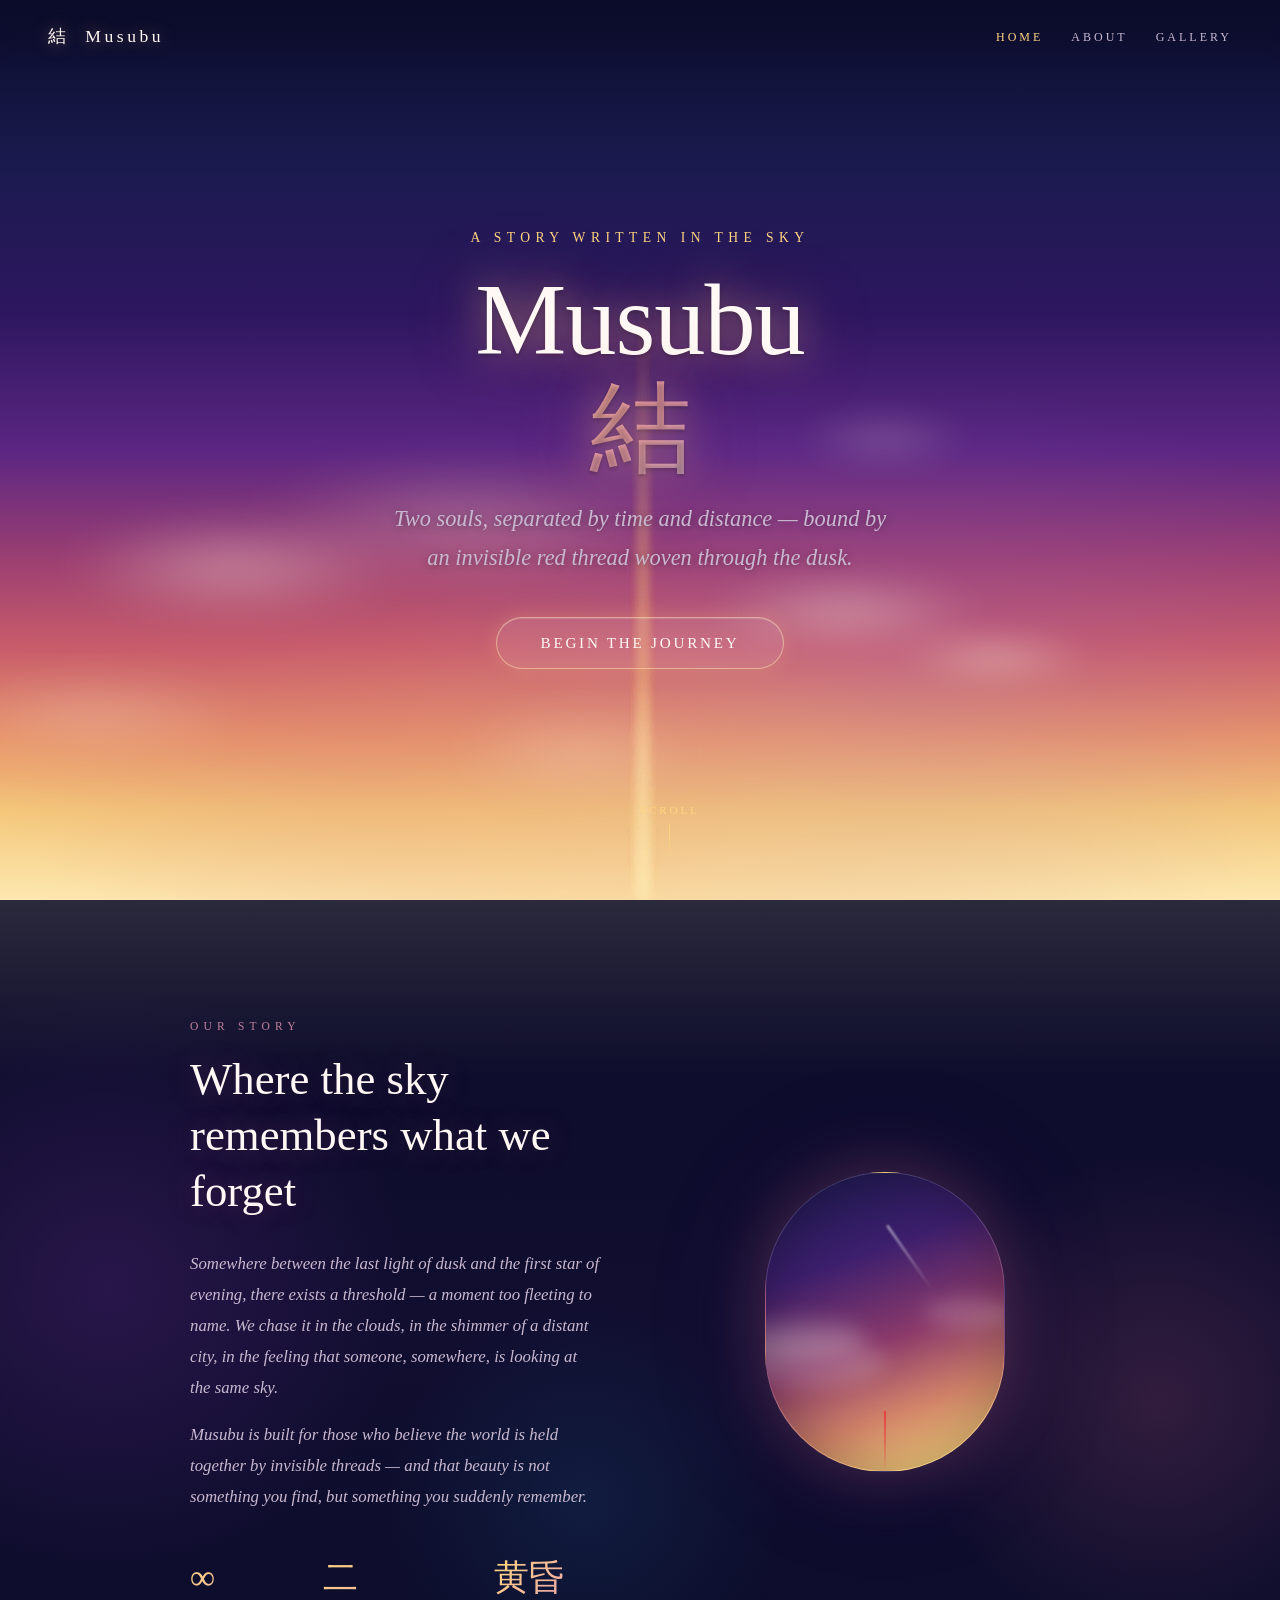
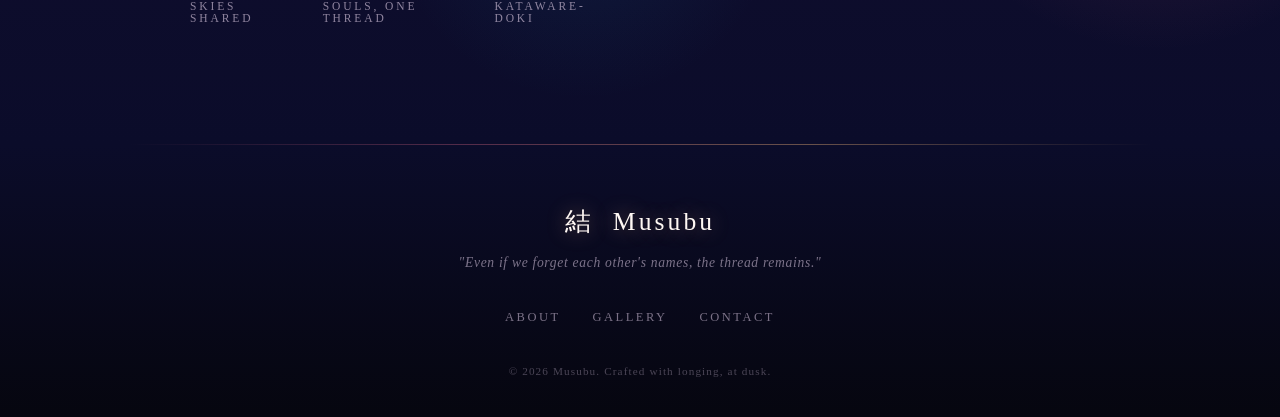
==== commit f7e0e764: "Add shared foundation, new pages, and gallery enhancements - Extract shared CSS (tokens, reset, foot" ====
--- a/index.html
+++ b/index.html
@@ -4,44 +4,17 @@
   <meta charset="UTF-8" />
   <meta name="viewport" content="width=device-width, initial-scale=1.0" />
   <title>Musubu — Where Threads Connect</title>
+  <link rel="stylesheet" href="base.css" />
   <link rel="stylesheet" href="nav.css" />
   <style>
-    /* ─── Reset & Base ─────────────────────────────────────────── */
-    *, *::before, *::after { box-sizing: border-box; margin: 0; padding: 0; }
-
-    :root {
-      --deep-night:    #0b0c2a;
-      --twilight:      #1a1a4e;
-      --dusk-purple:   #3d1f6e;
-      --magenta:       #c45c7a;
-      --blush:         #e89ab5;
-      --apricot:       #f4b87a;
-      --gold:          #ffd580;
-      --sky:           #9bc8e8;
-      --pale-sky:      #d6ecf8;
-      --cloud-white:   #fff8f4;
-      --text-light:    #fef3ec;
-      --text-muted:    #c8b8d0;
-    }
-
-    html { scroll-behavior: smooth; }
-
-    body {
-      font-family: 'Georgia', 'Times New Roman', serif;
-      background: var(--deep-night);
-      color: var(--text-light);
-      overflow-x: hidden;
-    }
-
-    /* ─── Nav ───────────────────────────────────────────────────── */
-    /* ─── Hero nav fade-in (index-only) ───────────────────────── */
+    /* ─── Nav fade-in (index-only) ──────────────────────────────── */
     .nav-logo,
     .nav-links a {
       animation: fade-up 1.4s 0.1s ease forwards;
       opacity: 0;
     }
 
-    /* ─── Hero ─────────────────────────────────────────────────── */
+    /* ─── Hero ──────────────────────────────────────────────────── */
     .hero {
       position: relative;
       width: 100%;
@@ -57,32 +30,58 @@
         radial-gradient(ellipse 70% 60% at 70% 75%,  #9b6fd433 0%, transparent 55%),
         linear-gradient(
           180deg,
-          #0b0c2a 0%,
-          #1a1a4e 18%,
-          #2e1760 35%,
-          #5b2682 50%,
-          #9b3f72 62%,
-          #c85c6a 72%,
-          #e8956a 82%,
-          #f4c77a 90%,
-          #fde8b0 100%
+          #0b0c2a 0%, #1a1a4e 18%, #2e1760 35%,
+          #5b2682 50%, #9b3f72 62%, #c85c6a 72%,
+          #e8956a 82%, #f4c77a 90%, #fde8b0 100%
         );
     }
 
-    /* Stars */
-    .stars {
+    /* ─── Animated sky layers ───────────────────────────────────── */
+    .sky-layer {
       position: absolute;
       inset: 0;
       pointer-events: none;
-      overflow: hidden;
-    }
+      opacity: 0;
+    }
+    .sky-layer-1 {
+      background: linear-gradient(
+        180deg,
+        #04061a 0%, #0c0c38 16%, #1e1068 32%,
+        #4a1a88 48%, #8840a8 62%, #c070c0 74%,
+        #e0a0d0 86%, #f8d8f0 100%
+      );
+      animation: sky-cycle 18s 0s ease-in-out infinite;
+    }
+    .sky-layer-2 {
+      background: linear-gradient(
+        180deg,
+        #080410 0%, #1a0820 16%, #4a0828 32%,
+        #a01030 48%, #e03030 62%, #f06020 74%,
+        #f8a040 86%, #fce090 100%
+      );
+      animation: sky-cycle 18s 6s ease-in-out infinite;
+    }
+    .sky-layer-3 {
+      background: linear-gradient(
+        180deg,
+        #020408 0%, #060c20 16%, #0c1848 32%,
+        #162860 48%, #204888 62%, #3870b0 74%,
+        #70a8d8 86%, #b8d8f0 100%
+      );
+      animation: sky-cycle 18s 12s ease-in-out infinite;
+    }
+    @keyframes sky-cycle {
+      0%          { opacity: 0; }
+      11%, 33%    { opacity: 0.72; }
+      50%, 100%   { opacity: 0; }
+    }
+
+    /* Stars */
+    .stars { position: absolute; inset: 0; pointer-events: none; overflow: hidden; }
     .star {
-      position: absolute;
-      border-radius: 50%;
-      background: white;
+      position: absolute; border-radius: 50%; background: white;
       animation: twinkle var(--d, 3s) ease-in-out infinite alternate;
-      animation-delay: var(--delay, 0s);
-      opacity: 0;
+      animation-delay: var(--delay, 0s); opacity: 0;
     }
     @keyframes twinkle {
       0%   { opacity: 0; transform: scale(0.6); }
@@ -91,22 +90,12 @@
 
     /* Light rays */
     .rays {
-      position: absolute;
-      bottom: 0;
-      left: 50%;
-      transform: translateX(-50%);
-      width: 200%;
-      height: 85%;
-      pointer-events: none;
-      overflow: hidden;
+      position: absolute; bottom: 0; left: 50%; transform: translateX(-50%);
+      width: 200%; height: 85%; pointer-events: none; overflow: hidden;
     }
     .ray {
-      position: absolute;
-      bottom: 0;
-      left: 50%;
-      width: 2px;
-      height: 100%;
-      transform-origin: bottom center;
+      position: absolute; bottom: 0; left: 50%;
+      width: 2px; height: 100%; transform-origin: bottom center;
       background: linear-gradient(to top, #fde8b0cc 0%, #f4b87a55 30%, transparent 80%);
       filter: blur(6px);
       animation: ray-breathe 6s ease-in-out infinite alternate;
@@ -119,17 +108,10 @@
     }
 
     /* Clouds */
-    .clouds {
-      position: absolute;
-      inset: 0;
-      pointer-events: none;
-      overflow: hidden;
-    }
+    .clouds { position: absolute; inset: 0; pointer-events: none; overflow: hidden; }
     .cloud {
-      position: absolute;
-      border-radius: 50%;
-      filter: blur(var(--blur, 18px));
-      opacity: var(--op, 0.55);
+      position: absolute; border-radius: 50%;
+      filter: blur(var(--blur, 18px)); opacity: var(--op, 0.55);
       animation: float-cloud var(--speed, 40s) ease-in-out infinite alternate;
       animation-delay: var(--delay, 0s);
     }
@@ -141,401 +123,189 @@
 
     /* ─── Hero Content ──────────────────────────────────────────── */
     .hero-content {
-      position: relative;
-      z-index: 10;
-      text-align: center;
-      padding: 0 24px;
+      position: relative; z-index: 10;
+      text-align: center; padding: 0 24px;
       animation: fade-up 1.4s ease forwards;
-      opacity: 0;
-      transform: translateY(30px);
-    }
-    @keyframes fade-up {
-      to { opacity: 1; transform: translateY(0); }
-    }
-
+      opacity: 0; transform: translateY(30px);
+      will-change: transform;
+    }
     .hero-eyebrow {
       font-family: 'Georgia', serif;
       font-size: clamp(0.7rem, 1.5vw, 0.85rem);
-      letter-spacing: 0.4em;
-      text-transform: uppercase;
-      color: var(--gold);
-      margin-bottom: 20px;
-      opacity: 0.85;
-      animation: fade-up 1.4s 0.2s ease forwards;
-      opacity: 0;
-    }
-
+      letter-spacing: 0.4em; text-transform: uppercase;
+      color: var(--gold); margin-bottom: 20px;
+      animation: fade-up 1.4s 0.2s ease forwards; opacity: 0;
+    }
     .hero-title {
       font-size: clamp(2.8rem, 8vw, 7rem);
-      font-weight: 400;
-      line-height: 1.05;
-      letter-spacing: -0.01em;
+      font-weight: 400; line-height: 1.05; letter-spacing: -0.01em;
       color: var(--cloud-white);
       text-shadow:
-        0 0 40px rgba(244, 184, 122, 0.6),
-        0 0 80px rgba(196, 92, 122, 0.4),
+        0 0 40px rgba(244,184,122,0.6),
+        0 0 80px rgba(196,92,122,0.4),
         0 2px 4px rgba(0,0,0,0.3);
-      animation: fade-up 1.4s 0.35s ease forwards;
-      opacity: 0;
+      animation: fade-up 1.4s 0.35s ease forwards; opacity: 0;
       margin-bottom: 12px;
     }
     .hero-title span {
       display: block;
       background: linear-gradient(135deg, var(--gold) 0%, var(--blush) 50%, var(--sky) 100%);
-      -webkit-background-clip: text;
-      -webkit-text-fill-color: transparent;
-      background-clip: text;
-    }
-
+      -webkit-background-clip: text; -webkit-text-fill-color: transparent; background-clip: text;
+    }
     .hero-subtitle {
       font-size: clamp(1rem, 2.5vw, 1.4rem);
-      font-weight: 400;
-      font-style: italic;
+      font-weight: 400; font-style: italic;
       color: var(--text-muted);
-      margin: 18px auto 40px;
-      max-width: 520px;
-      line-height: 1.75;
+      margin: 18px auto 40px; max-width: 520px; line-height: 1.75;
       text-shadow: 0 1px 8px rgba(0,0,0,0.4);
-      animation: fade-up 1.4s 0.5s ease forwards;
-      opacity: 0;
-    }
-
+      animation: fade-up 1.4s 0.5s ease forwards; opacity: 0;
+    }
     .hero-cta {
-      display: inline-block;
-      padding: 16px 44px;
-      border: 1.5px solid rgba(253, 232, 176, 0.5);
-      border-radius: 50px;
-      color: var(--cloud-white);
-      text-decoration: none;
-      font-size: 0.95rem;
-      letter-spacing: 0.18em;
-      text-transform: uppercase;
-      background: rgba(255, 255, 255, 0.07);
-      backdrop-filter: blur(12px);
-      -webkit-backdrop-filter: blur(12px);
-      box-shadow:
-        0 0 20px rgba(244, 184, 122, 0.25),
-        inset 0 1px 0 rgba(255,255,255,0.15);
+      display: inline-block; padding: 16px 44px;
+      border: 1.5px solid rgba(253,232,176,0.5); border-radius: 50px;
+      color: var(--cloud-white); text-decoration: none;
+      font-size: 0.95rem; letter-spacing: 0.18em; text-transform: uppercase;
+      background: rgba(255,255,255,0.07);
+      backdrop-filter: blur(12px); -webkit-backdrop-filter: blur(12px);
+      box-shadow: 0 0 20px rgba(244,184,122,0.25), inset 0 1px 0 rgba(255,255,255,0.15);
       transition: all 0.4s ease;
-      animation: fade-up 1.4s 0.65s ease forwards;
-      opacity: 0;
+      animation: fade-up 1.4s 0.65s ease forwards; opacity: 0;
       cursor: pointer;
     }
     .hero-cta:hover {
-      background: rgba(244, 184, 122, 0.18);
-      border-color: rgba(253, 232, 176, 0.9);
-      box-shadow:
-        0 0 40px rgba(244, 184, 122, 0.45),
-        0 0 80px rgba(196, 92, 122, 0.2),
-        inset 0 1px 0 rgba(255,255,255,0.2);
-      transform: translateY(-2px);
-      letter-spacing: 0.22em;
+      background: rgba(244,184,122,0.18);
+      border-color: rgba(253,232,176,0.9);
+      box-shadow: 0 0 40px rgba(244,184,122,0.45), 0 0 80px rgba(196,92,122,0.2), inset 0 1px 0 rgba(255,255,255,0.2);
+      transform: translateY(-2px); letter-spacing: 0.22em;
     }
 
     /* Scroll indicator */
     .scroll-hint {
-      position: absolute;
-      bottom: 36px;
-      left: 50%;
+      position: absolute; bottom: 36px; left: 50%;
       transform: translateX(-50%);
-      display: flex;
-      flex-direction: column;
-      align-items: center;
-      gap: 8px;
-      opacity: 0.5;
+      display: flex; flex-direction: column; align-items: center; gap: 8px;
       animation: fade-up 1.4s 1.2s ease forwards, bob 2.5s 2.6s ease-in-out infinite;
-      opacity: 0;
-      font-size: 0.7rem;
-      letter-spacing: 0.25em;
-      text-transform: uppercase;
-      color: var(--gold);
+      opacity: 0; font-size: 0.7rem; letter-spacing: 0.25em;
+      text-transform: uppercase; color: var(--gold);
     }
     @keyframes bob {
       0%, 100% { transform: translateX(-50%) translateY(0); }
       50%       { transform: translateX(-50%) translateY(6px); }
     }
     .scroll-hint::after {
-      content: '';
-      display: block;
-      width: 1px;
-      height: 40px;
+      content: ''; display: block;
+      width: 1px; height: 40px;
       background: linear-gradient(to bottom, var(--gold), transparent);
+    }
+
+    /* ─── Parallax wrapper ──────────────────────────────────────── */
+    .hero-parallax {
+      position: absolute; inset: 0; pointer-events: none;
+      will-change: transform;
     }
 
     /* ─── About Section ─────────────────────────────────────────── */
     .about {
       position: relative;
       background: linear-gradient(180deg, #0b0c2a 0%, #110e30 50%, #0b0c2a 100%);
-      padding: 120px 24px;
-      overflow: hidden;
+      padding: 120px 24px; overflow: hidden;
     }
     .about::before {
-      content: '';
-      position: absolute;
-      top: -1px;
-      left: 0;
-      right: 0;
+      content: ''; position: absolute; top: -1px; left: 0; right: 0;
       height: 180px;
       background: linear-gradient(to bottom, #fde8b022, transparent);
       pointer-events: none;
     }
-
-    /* Ambient glow orbs */
     .orb {
-      position: absolute;
-      border-radius: 50%;
-      pointer-events: none;
+      position: absolute; border-radius: 50%; pointer-events: none;
       animation: orb-pulse 8s ease-in-out infinite alternate;
     }
-    .orb-1 {
-      width: 600px; height: 600px;
-      background: radial-gradient(circle, #5b268250 0%, transparent 70%);
-      top: 10%; left: -15%;
-      animation-delay: 0s;
-    }
-    .orb-2 {
-      width: 500px; height: 500px;
-      background: radial-gradient(circle, #c45c7a30 0%, transparent 70%);
-      top: 30%; right: -10%;
-      animation-delay: -4s;
-    }
-    .orb-3 {
-      width: 400px; height: 400px;
-      background: radial-gradient(circle, #1a6e9b28 0%, transparent 70%);
-      bottom: 5%; left: 30%;
-      animation-delay: -2s;
-    }
+    .orb-1 { width:600px; height:600px; background:radial-gradient(circle,#5b268250 0%,transparent 70%); top:10%; left:-15%; animation-delay:0s; }
+    .orb-2 { width:500px; height:500px; background:radial-gradient(circle,#c45c7a30 0%,transparent 70%); top:30%; right:-10%; animation-delay:-4s; }
+    .orb-3 { width:400px; height:400px; background:radial-gradient(circle,#1a6e9b28 0%,transparent 70%); bottom:5%; left:30%; animation-delay:-2s; }
     @keyframes orb-pulse {
-      0%   { transform: scale(1) translate(0, 0); opacity: 0.6; }
-      100% { transform: scale(1.15) translate(20px, -20px); opacity: 1; }
-    }
-
+      0%   { transform: scale(1) translate(0,0); opacity:0.6; }
+      100% { transform: scale(1.15) translate(20px,-20px); opacity:1; }
+    }
     .about-inner {
-      position: relative;
-      z-index: 2;
-      max-width: 900px;
-      margin: 0 auto;
-      display: grid;
-      grid-template-columns: 1fr 1fr;
-      gap: 80px;
-      align-items: center;
-    }
-
+      position: relative; z-index: 2;
+      max-width: 900px; margin: 0 auto;
+      display: grid; grid-template-columns: 1fr 1fr;
+      gap: 80px; align-items: center;
+    }
     .about-label {
-      font-size: 0.72rem;
-      letter-spacing: 0.45em;
-      text-transform: uppercase;
-      color: var(--blush);
-      margin-bottom: 20px;
-      opacity: 0.8;
-    }
-
+      font-size: 0.72rem; letter-spacing: 0.45em; text-transform: uppercase;
+      color: var(--blush); margin-bottom: 20px; opacity: 0.8;
+    }
     .about-heading {
-      font-size: clamp(1.8rem, 4vw, 2.8rem);
-      font-weight: 400;
-      line-height: 1.25;
-      color: var(--cloud-white);
-      text-shadow: 0 0 30px rgba(196, 92, 122, 0.3);
+      font-size: clamp(1.8rem, 4vw, 2.8rem); font-weight: 400; line-height: 1.25;
+      color: var(--cloud-white); text-shadow: 0 0 30px rgba(196,92,122,0.3);
       margin-bottom: 28px;
     }
-
-    .about-text {
-      font-size: 1.05rem;
-      line-height: 1.85;
-      color: var(--text-muted);
-      font-style: italic;
-    }
+    .about-text { font-size: 1.05rem; line-height: 1.85; color: var(--text-muted); font-style: italic; }
     .about-text + .about-text { margin-top: 16px; }
-
     .about-visual {
-      position: relative;
-      height: 340px;
-      display: flex;
-      align-items: center;
-      justify-content: center;
-    }
-
-    /* Shinkai-style abstract window / comet visual */
+      position: relative; height: 340px;
+      display: flex; align-items: center; justify-content: center;
+    }
     .visual-frame {
-      width: 240px;
-      height: 300px;
-      border: 1px solid rgba(255, 245, 220, 0.15);
-      border-radius: 120px;
-      position: relative;
-      overflow: hidden;
-      background: linear-gradient(
-        160deg,
-        #1a1a4e 0%,
-        #3d1f6e 30%,
-        #8b3a6a 55%,
-        #d4856a 75%,
-        #f4c77a 90%
-      );
-      box-shadow:
-        0 0 60px rgba(196, 92, 122, 0.3),
-        0 0 120px rgba(91, 38, 130, 0.2),
-        inset 0 0 60px rgba(0,0,0,0.3);
+      width: 240px; height: 300px;
+      border: 1px solid rgba(255,245,220,0.15); border-radius: 120px;
+      position: relative; overflow: hidden;
+      background: linear-gradient(160deg, #1a1a4e 0%, #3d1f6e 30%, #8b3a6a 55%, #d4856a 75%, #f4c77a 90%);
+      box-shadow: 0 0 60px rgba(196,92,122,0.3), 0 0 120px rgba(91,38,130,0.2), inset 0 0 60px rgba(0,0,0,0.3);
       animation: frame-breathe 6s ease-in-out infinite alternate;
     }
     @keyframes frame-breathe {
       0%   { box-shadow: 0 0 60px rgba(196,92,122,0.3), 0 0 120px rgba(91,38,130,0.2), inset 0 0 60px rgba(0,0,0,0.3); }
       100% { box-shadow: 0 0 80px rgba(196,92,122,0.5), 0 0 160px rgba(91,38,130,0.35), inset 0 0 60px rgba(0,0,0,0.3); }
     }
-
-    /* Mini cloud layers inside the frame */
     .frame-cloud {
-      position: absolute;
-      border-radius: 50%;
-      background: rgba(255, 248, 244, 0.18);
-      filter: blur(10px);
+      position: absolute; border-radius: 50%;
+      background: rgba(255,248,244,0.18); filter: blur(10px);
       animation: float-cloud 15s ease-in-out infinite alternate;
     }
-    .frame-cloud-1 { width: 120px; height: 40px; bottom: 38%; left: -20px; --tx: 20px; --ty: -8px; --ty2: 5px; --speed: 12s; }
-    .frame-cloud-2 { width: 90px;  height: 30px; bottom: 48%; right: -10px; --tx: -15px; --ty: 10px; --ty2: -5px; --speed: 15s; --delay: -3s; }
-    .frame-cloud-3 { width: 150px; height: 50px; bottom: 28%; left: -30px; --tx: 25px; --ty: -5px; --ty2: 8px; --speed: 18s; --delay: -7s; }
-
-    /* Comet streak */
+    .frame-cloud-1 { width:120px; height:40px; bottom:38%; left:-20px; --tx:20px; --ty:-8px; --ty2:5px; --speed:12s; }
+    .frame-cloud-2 { width:90px;  height:30px; bottom:48%; right:-10px; --tx:-15px; --ty:10px; --ty2:-5px; --speed:15s; --delay:-3s; }
+    .frame-cloud-3 { width:150px; height:50px; bottom:28%; left:-30px; --tx:25px; --ty:-5px; --ty2:8px; --speed:18s; --delay:-7s; }
     .comet {
-      position: absolute;
-      width: 2px;
-      height: 80px;
+      position: absolute; width: 2px; height: 80px;
       background: linear-gradient(to bottom, white, transparent);
-      top: 15%;
-      left: 60%;
-      border-radius: 2px;
-      transform: rotate(-35deg);
-      filter: blur(1px);
-      opacity: 0.7;
-      animation: comet-fall 4s ease-in infinite;
-      animation-delay: 1s;
+      top: 15%; left: 60%; border-radius: 2px;
+      transform: rotate(-35deg); filter: blur(1px); opacity: 0.7;
+      animation: comet-fall 4s ease-in infinite; animation-delay: 1s;
     }
     @keyframes comet-fall {
-      0%   { opacity: 0; transform: rotate(-35deg) translateY(-20px); }
-      20%  { opacity: 0.7; }
-      70%  { opacity: 0.7; }
-      100% { opacity: 0; transform: rotate(-35deg) translateY(80px); }
-    }
-
-    /* Red thread motif */
+      0%   { opacity:0; transform:rotate(-35deg) translateY(-20px); }
+      20%  { opacity:0.7; }
+      70%  { opacity:0.7; }
+      100% { opacity:0; transform:rotate(-35deg) translateY(80px); }
+    }
     .red-thread {
-      position: absolute;
-      bottom: 0; left: 50%;
-      transform: translateX(-50%);
-      width: 2px;
-      height: 60px;
-      background: linear-gradient(to bottom, #e84040, transparent);
-      filter: blur(0.5px);
-    }
-
-    .about-stats {
-      margin-top: 48px;
-      display: flex;
-      gap: 40px;
-    }
-    .stat {
-      display: flex;
-      flex-direction: column;
-      gap: 4px;
-    }
+      position: absolute; bottom:0; left:50%; transform:translateX(-50%);
+      width:2px; height:60px;
+      background:linear-gradient(to bottom, #e84040, transparent); filter:blur(0.5px);
+    }
+    .about-stats { margin-top: 48px; display: flex; gap: 40px; }
+    .stat { display: flex; flex-direction: column; gap: 4px; }
     .stat-number {
-      font-size: 2.2rem;
-      font-weight: 400;
+      font-size: 2.2rem; font-weight: 400;
       background: linear-gradient(135deg, var(--gold), var(--blush));
-      -webkit-background-clip: text;
-      -webkit-text-fill-color: transparent;
-      background-clip: text;
+      -webkit-background-clip: text; -webkit-text-fill-color: transparent; background-clip: text;
       line-height: 1;
     }
     .stat-label {
-      font-size: 0.72rem;
-      letter-spacing: 0.25em;
-      text-transform: uppercase;
-      color: var(--text-muted);
-      opacity: 0.7;
-    }
-
-    /* ─── Footer ────────────────────────────────────────────────── */
-    footer {
-      position: relative;
-      background: linear-gradient(180deg, #0b0c2a 0%, #06060f 100%);
-      padding: 60px 24px 40px;
-      text-align: center;
-      overflow: hidden;
-    }
-    footer::before {
-      content: '';
-      position: absolute;
-      top: 0; left: 10%; right: 10%;
-      height: 1px;
-      background: linear-gradient(to right, transparent, rgba(196,92,122,0.4), rgba(244,184,122,0.4), transparent);
-    }
-
-    .footer-logo {
-      font-size: 1.6rem;
-      font-weight: 400;
-      letter-spacing: 0.12em;
-      color: var(--cloud-white);
-      text-shadow: 0 0 20px rgba(244,184,122,0.4);
-      margin-bottom: 16px;
-    }
-
-    .footer-tagline {
-      font-size: 0.85rem;
-      font-style: italic;
-      color: var(--text-muted);
-      opacity: 0.6;
-      margin-bottom: 36px;
-      letter-spacing: 0.05em;
-    }
-
-    .footer-links {
-      display: flex;
-      justify-content: center;
-      gap: 32px;
-      list-style: none;
-      margin-bottom: 40px;
-    }
-    .footer-links a {
-      text-decoration: none;
-      font-size: 0.78rem;
-      letter-spacing: 0.2em;
-      text-transform: uppercase;
-      color: var(--text-muted);
-      opacity: 0.6;
-      transition: opacity 0.3s, color 0.3s;
-    }
-    .footer-links a:hover { opacity: 1; color: var(--gold); }
-
-    .footer-copy {
-      font-size: 0.7rem;
-      color: var(--text-muted);
-      opacity: 0.35;
-      letter-spacing: 0.1em;
-    }
-
-    /* ─── Fade-in on scroll ─────────────────────────────────────── */
-    .reveal {
-      opacity: 0;
-      transform: translateY(28px);
-      transition: opacity 0.9s ease, transform 0.9s ease;
-    }
-    .reveal.visible {
-      opacity: 1;
-      transform: translateY(0);
+      font-size: 0.72rem; letter-spacing: 0.25em; text-transform: uppercase;
+      color: var(--text-muted); opacity: 0.7;
     }
 
     /* ─── Responsive ────────────────────────────────────────────── */
     @media (max-width: 720px) {
-      .about-inner {
-        grid-template-columns: 1fr;
-        gap: 48px;
-      }
+      .about-inner { grid-template-columns: 1fr; gap: 48px; }
       .about-visual { height: 260px; }
       .visual-frame { width: 180px; height: 220px; border-radius: 90px; }
       .about-stats { gap: 28px; }
-      .footer-links { flex-wrap: wrap; gap: 18px; }
-    }
-
+    }
     @media (max-width: 460px) {
       .hero-cta { padding: 14px 32px; font-size: 0.82rem; }
       .about-stats { flex-direction: column; gap: 20px; }
@@ -543,6 +313,16 @@
   </style>
 </head>
 <body>
+
+<!-- Loading screen -->
+<div id="loading-screen">
+  <div class="loading-logo">結 &nbsp;Musubu</div>
+  <div class="loading-bar-wrap"><div class="loading-bar"></div></div>
+</div>
+
+<!-- Progress + back-to-top -->
+<div id="scroll-progress"></div>
+<button id="back-to-top" aria-label="Back to top">↑</button>
 
 <!-- ═══════════════════════ NAV ════════════════════════════════════ -->
 <nav>
@@ -557,16 +337,19 @@
 <!-- ═══════════════════════ HERO ═══════════════════════════════════ -->
 <section class="hero" id="hero">
 
-  <!-- Stars -->
-  <div class="stars" id="stars"></div>
-
-  <!-- Light rays -->
-  <div class="rays" id="rays"></div>
-
-  <!-- Clouds -->
-  <div class="clouds" id="clouds"></div>
-
-  <!-- Content -->
+  <!-- Parallax wrapper (stars + clouds move at different speed) -->
+  <div class="hero-parallax" id="parallax-wrap">
+    <!-- Animated sky layers -->
+    <div class="sky-layer sky-layer-1"></div>
+    <div class="sky-layer sky-layer-2"></div>
+    <div class="sky-layer sky-layer-3"></div>
+
+    <div class="stars"  id="stars"></div>
+    <div class="rays"   id="rays"></div>
+    <div class="clouds" id="clouds"></div>
+  </div>
+
+  <!-- Content stays fixed relative to viewport -->
   <div class="hero-content">
     <p class="hero-eyebrow">A story written in the sky</p>
     <h1 class="hero-title">
@@ -632,9 +415,7 @@
   <p class="footer-tagline">"Even if we forget each other's names, the thread remains."</p>
   <ul class="footer-links">
     <li><a href="about.html">About</a></li>
-    <li><a href="#">World</a></li>
     <li><a href="gallery.html">Gallery</a></li>
-    <li><a href="#">Fragments</a></li>
     <li><a href="#">Contact</a></li>
   </ul>
   <p class="footer-copy">&copy; 2026 Musubu. Crafted with longing, at dusk.</p>
@@ -647,37 +428,34 @@
     const s = document.createElement('div');
     s.className = 'star';
     const size = Math.random() * 2.5 + 0.5;
-    const top  = Math.random() * 60;  // only top 60% of hero
+    const top  = Math.random() * 60;
     s.style.cssText = `
-      width: ${size}px; height: ${size}px;
-      top: ${top}%; left: ${Math.random() * 100}%;
-      --d: ${2 + Math.random() * 4}s;
-      --delay: ${-Math.random() * 4}s;
-      --op: ${0.4 + Math.random() * 0.6};
+      width:${size}px; height:${size}px;
+      top:${top}%; left:${Math.random() * 100}%;
+      --d:${2 + Math.random() * 4}s;
+      --delay:${-Math.random() * 4}s;
+      --op:${0.4 + Math.random() * 0.6};
     `;
     starsEl.appendChild(s);
   }
 
   /* ─── Generate Light Rays ─────────────────────────────────────── */
   const raysEl = document.getElementById('rays');
-  const rayAngles = [-55,-42,-30,-20,-12,-5, 0, 5, 12, 20, 30, 42, 55, 68, -68];
+  const rayAngles = [-55,-42,-30,-20,-12,-5,0,5,12,20,30,42,55,68,-68];
   rayAngles.forEach((angle, i) => {
     const r = document.createElement('div');
     r.className = 'ray';
-    const dist = Math.abs(angle);
-    const op = Math.max(0.08, 0.45 - dist * 0.004);
+    const op = Math.max(0.08, 0.45 - Math.abs(angle) * 0.004);
     r.style.cssText = `
-      --rot: ${angle}deg;
-      --op: ${op};
-      --delay: ${i * 0.4}s;
-      width: ${3 + Math.random() * 5}px;
+      --rot:${angle}deg; --op:${op}; --delay:${i * 0.4}s;
+      width:${3 + Math.random() * 5}px;
     `;
     raysEl.appendChild(r);
   });
 
   /* ─── Generate Clouds ─────────────────────────────────────────── */
   const cloudsEl = document.getElementById('clouds');
-  const cloudDefs = [
+  [
     { w:340, h:90,  top:58, left:5,   blur:22, op:0.50, tx:40,  ty:-12, ty2:8,  speed:35 },
     { w:280, h:70,  top:64, left:55,  blur:18, op:0.45, tx:-30, ty:-8,  ty2:12, speed:42 },
     { w:420, h:110, top:52, left:20,  blur:28, op:0.35, tx:25,  ty:-18, ty2:6,  speed:50 },
@@ -685,37 +463,27 @@
     { w:320, h:80,  top:75, left:-5,  blur:20, op:0.30, tx:35,  ty:-10, ty2:5,  speed:45 },
     { w:180, h:50,  top:46, left:62,  blur:16, op:0.28, tx:-18, ty:-14, ty2:7,  speed:38 },
     { w:260, h:65,  top:80, left:35,  blur:24, op:0.38, tx:22,  ty:-6,  ty2:9,  speed:55 },
-  ];
-  cloudDefs.forEach((c, i) => {
+  ].forEach((c, i) => {
     const el = document.createElement('div');
     el.className = 'cloud';
     const hue = 20 + Math.random() * 30;
     el.style.cssText = `
-      width: ${c.w}px; height: ${c.h}px;
-      top: ${c.top}%; left: ${c.left}%;
-      background: radial-gradient(ellipse, hsla(${hue},80%,92%,0.9) 0%, transparent 70%);
-      --blur: ${c.blur}px;
-      --op: ${c.op};
-      --tx: ${c.tx}px;
-      --ty: ${c.ty}px;
-      --ty2: ${c.ty2}px;
-      --speed: ${c.speed}s;
-      --delay: ${-i * 5}s;
+      width:${c.w}px; height:${c.h}px;
+      top:${c.top}%; left:${c.left}%;
+      background:radial-gradient(ellipse,hsla(${hue},80%,92%,0.9) 0%,transparent 70%);
+      --blur:${c.blur}px; --op:${c.op};
+      --tx:${c.tx}px; --ty:${c.ty}px; --ty2:${c.ty2}px;
+      --speed:${c.speed}s; --delay:${-i * 5}s;
     `;
     cloudsEl.appendChild(el);
   });
 
-  /* ─── Scroll reveal ───────────────────────────────────────────── */
-  const observer = new IntersectionObserver((entries) => {
-    entries.forEach(e => {
-      if (e.isIntersecting) {
-        e.target.classList.add('visible');
-        observer.unobserve(e.target);
-      }
-    });
-  }, { threshold: 0.15 });
-
-  document.querySelectorAll('.reveal').forEach(el => observer.observe(el));
+  /* ─── Parallax on scroll ──────────────────────────────────────── */
+  const parallaxWrap = document.getElementById('parallax-wrap');
+  window.addEventListener('scroll', () => {
+    const y = window.scrollY;
+    parallaxWrap.style.transform = `translateY(${y * 0.35}px)`;
+  }, { passive: true });
 
   /* ─── Smooth CTA scroll ───────────────────────────────────────── */
   document.querySelector('.hero-cta').addEventListener('click', e => {
@@ -723,5 +491,6 @@
     document.getElementById('about').scrollIntoView({ behavior: 'smooth' });
   });
 </script>
+<script src="shared.js"></script>
 </body>
 </html>
--- a/base.css
+++ b/base.css
@@ -0,0 +1,221 @@
+/* ═══════════════════════════════════════════════════════════════
+   Musubu — Base Styles
+   Linked by all pages before nav.css and page-specific styles.
+═══════════════════════════════════════════════════════════════ */
+
+/* ─── Reset ─────────────────────────────────────────────────── */
+*, *::before, *::after { box-sizing: border-box; margin: 0; padding: 0; }
+
+/* ─── Design Tokens ─────────────────────────────────────────── */
+:root {
+  --deep-night:    #0b0c2a;
+  --twilight:      #1a1a4e;
+  --dusk-purple:   #3d1f6e;
+  --magenta:       #c45c7a;
+  --blush:         #e89ab5;
+  --apricot:       #f4b87a;
+  --gold:          #ffd580;
+  --sky:           #9bc8e8;
+  --pale-sky:      #d6ecf8;
+  --cloud-white:   #fff8f4;
+  --text-light:    #fef3ec;
+  --text-muted:    #c8b8d0;
+}
+
+/* ─── Base ──────────────────────────────────────────────────── */
+html { scroll-behavior: smooth; }
+
+body {
+  font-family: 'Georgia', 'Times New Roman', serif;
+  background: var(--deep-night);
+  color: var(--text-light);
+  overflow-x: hidden;
+}
+
+/* ─── Common Keyframes ──────────────────────────────────────── */
+@keyframes fade-up {
+  to { opacity: 1; transform: translateY(0); }
+}
+
+/* ─── Scroll Reveal ─────────────────────────────────────────── */
+.reveal {
+  opacity: 0;
+  transform: translateY(28px);
+  transition: opacity 0.9s ease, transform 0.9s ease;
+}
+.reveal.visible {
+  opacity: 1;
+  transform: translateY(0);
+}
+
+/* ─── Footer ────────────────────────────────────────────────── */
+footer {
+  position: relative;
+  background: linear-gradient(180deg, #0b0c2a 0%, #06060f 100%);
+  padding: 60px 24px 40px;
+  text-align: center;
+  overflow: hidden;
+}
+footer::before {
+  content: '';
+  position: absolute;
+  top: 0; left: 10%; right: 10%;
+  height: 1px;
+  background: linear-gradient(to right, transparent, rgba(196,92,122,0.4), rgba(244,184,122,0.4), transparent);
+}
+.footer-logo {
+  font-size: 1.6rem;
+  font-weight: 400;
+  letter-spacing: 0.12em;
+  color: var(--cloud-white);
+  text-shadow: 0 0 20px rgba(244,184,122,0.4);
+  margin-bottom: 16px;
+}
+.footer-tagline {
+  font-size: 0.85rem;
+  font-style: italic;
+  color: var(--text-muted);
+  opacity: 0.6;
+  margin-bottom: 36px;
+  letter-spacing: 0.05em;
+}
+.footer-links {
+  display: flex;
+  justify-content: center;
+  flex-wrap: wrap;
+  gap: 32px;
+  list-style: none;
+  margin-bottom: 40px;
+}
+.footer-links a {
+  text-decoration: none;
+  font-size: 0.78rem;
+  letter-spacing: 0.2em;
+  text-transform: uppercase;
+  color: var(--text-muted);
+  opacity: 0.6;
+  transition: opacity 0.3s, color 0.3s;
+}
+.footer-links a:hover { opacity: 1; color: var(--gold); }
+.footer-copy {
+  font-size: 0.7rem;
+  color: var(--text-muted);
+  opacity: 0.35;
+  letter-spacing: 0.1em;
+}
+
+/* ─── Loading Screen ────────────────────────────────────────── */
+#loading-screen {
+  position: fixed;
+  inset: 0;
+  background: var(--deep-night);
+  z-index: 10000;
+  display: flex;
+  align-items: center;
+  justify-content: center;
+  flex-direction: column;
+  gap: 24px;
+  transition: opacity 0.6s ease;
+  pointer-events: all;
+}
+#loading-screen.hidden {
+  opacity: 0;
+  pointer-events: none;
+}
+.loading-logo {
+  font-size: 2rem;
+  letter-spacing: 0.2em;
+  color: var(--cloud-white);
+  text-shadow: 0 0 20px rgba(244,184,122,0.5);
+  animation: loading-pulse 1.5s ease-in-out infinite alternate;
+}
+.loading-bar-wrap {
+  width: 120px;
+  height: 2px;
+  background: rgba(255,255,255,0.1);
+  border-radius: 2px;
+  overflow: hidden;
+}
+.loading-bar {
+  height: 100%;
+  background: linear-gradient(90deg, var(--magenta), var(--gold));
+  animation: loading-fill 1.0s ease-in-out forwards;
+}
+@keyframes loading-pulse {
+  0%   { opacity: 0.5; text-shadow: 0 0 12px rgba(244,184,122,0.3); }
+  100% { opacity: 1;   text-shadow: 0 0 30px rgba(244,184,122,0.7); }
+}
+@keyframes loading-fill {
+  0%   { width: 0%; }
+  100% { width: 100%; }
+}
+
+/* ─── Scroll Progress Bar ───────────────────────────────────── */
+#scroll-progress {
+  position: fixed;
+  top: 0; left: 0;
+  height: 2px;
+  width: 0%;
+  background: linear-gradient(90deg, var(--magenta), var(--gold), var(--sky));
+  z-index: 9999;
+  pointer-events: none;
+  transition: width 0.1s linear;
+}
+
+/* ─── Back to Top ───────────────────────────────────────────── */
+#back-to-top {
+  position: fixed;
+  bottom: 36px; right: 36px;
+  width: 44px; height: 44px;
+  border-radius: 50%;
+  border: 1px solid rgba(255,245,220,0.2);
+  background: rgba(11,12,42,0.75);
+  backdrop-filter: blur(10px);
+  -webkit-backdrop-filter: blur(10px);
+  color: var(--gold);
+  font-size: 1.25rem;
+  line-height: 1;
+  cursor: pointer;
+  display: flex;
+  align-items: center;
+  justify-content: center;
+  z-index: 500;
+  opacity: 0;
+  transform: translateY(12px);
+  transition: opacity 0.4s ease, transform 0.4s ease, box-shadow 0.3s, border-color 0.3s;
+  pointer-events: none;
+}
+#back-to-top.visible {
+  opacity: 1;
+  transform: translateY(0);
+  pointer-events: auto;
+}
+#back-to-top:hover {
+  box-shadow: 0 0 20px rgba(255,213,128,0.4);
+  border-color: rgba(255,245,220,0.5);
+}
+
+/* ─── Page Transition Overlay ───────────────────────────────── */
+#page-overlay {
+  position: fixed;
+  inset: 0;
+  background: var(--deep-night);
+  z-index: 9998;
+  opacity: 0;
+  pointer-events: none;
+  transition: opacity 0.4s ease;
+}
+#page-overlay.active {
+  opacity: 1;
+  pointer-events: all;
+}
+
+/* ─── Cursor Trail ──────────────────────────────────────────── */
+.cursor-dot {
+  position: fixed;
+  pointer-events: none;
+  border-radius: 50%;
+  background: var(--blush);
+  z-index: 9997;
+  transform: translate(-50%, -50%);
+}
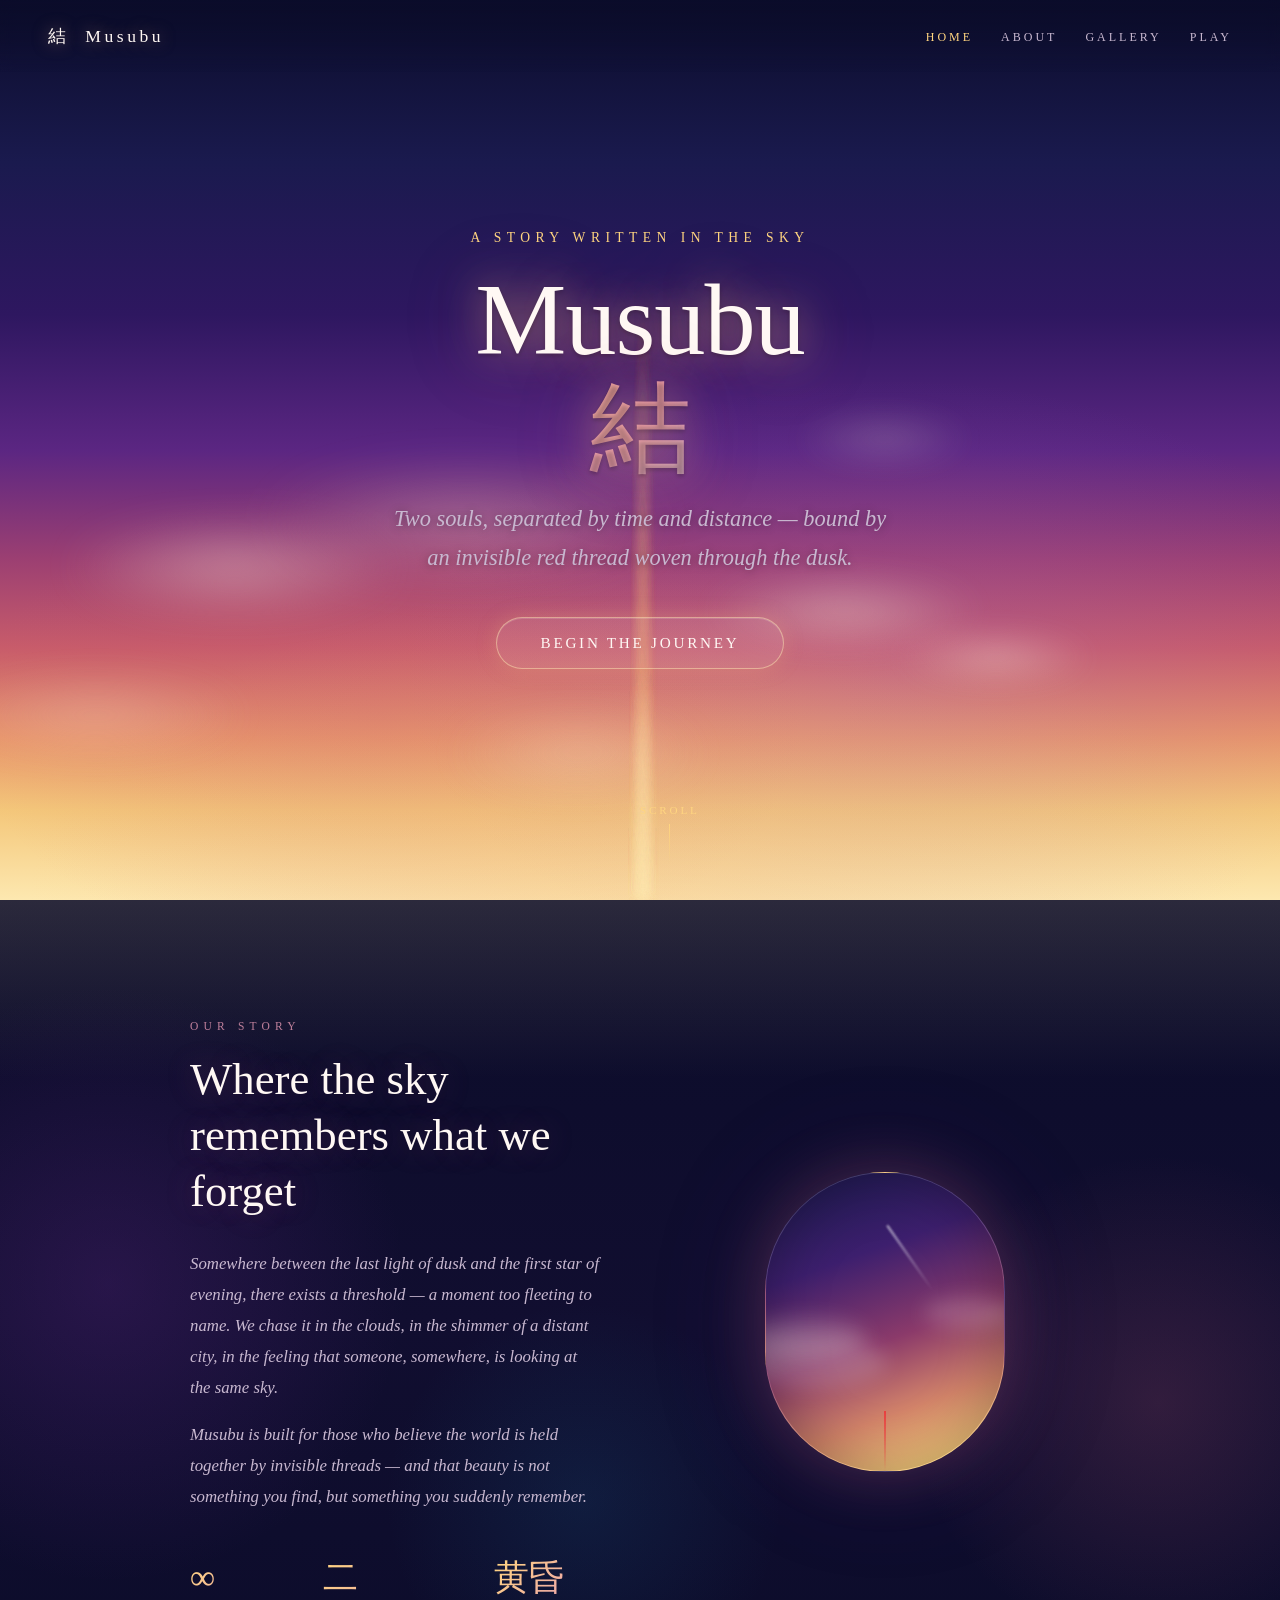
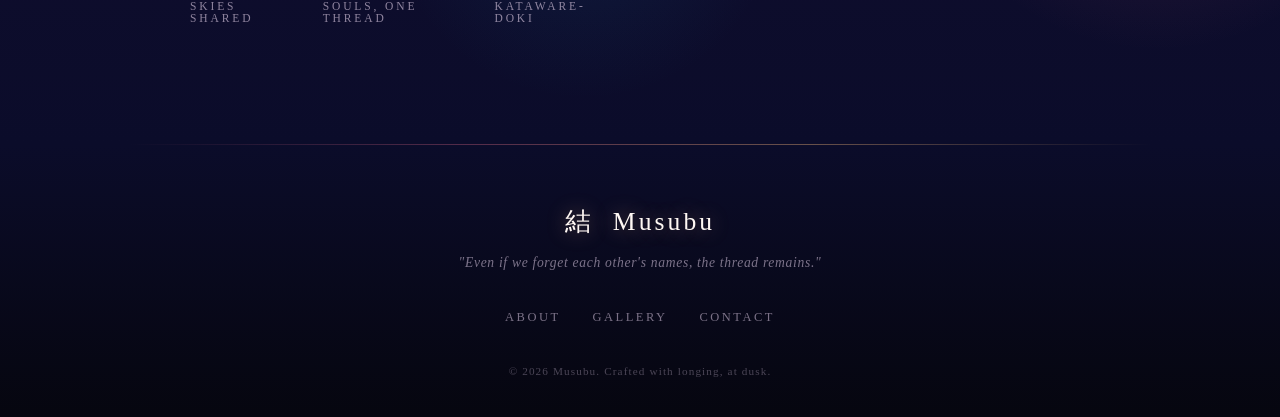
==== commit 3ab19626: "Add Sky Memory game and fix gallery image loading - Add memory.html: 4x4 card-matching game using ga" ====
--- a/index.html
+++ b/index.html
@@ -331,6 +331,7 @@
     <li><a href="index.html" class="active">Home</a></li>
     <li><a href="about.html">About</a></li>
     <li><a href="gallery.html">Gallery</a></li>
+    <li><a href="memory.html">Play</a></li>
   </ul>
 </nav>
 
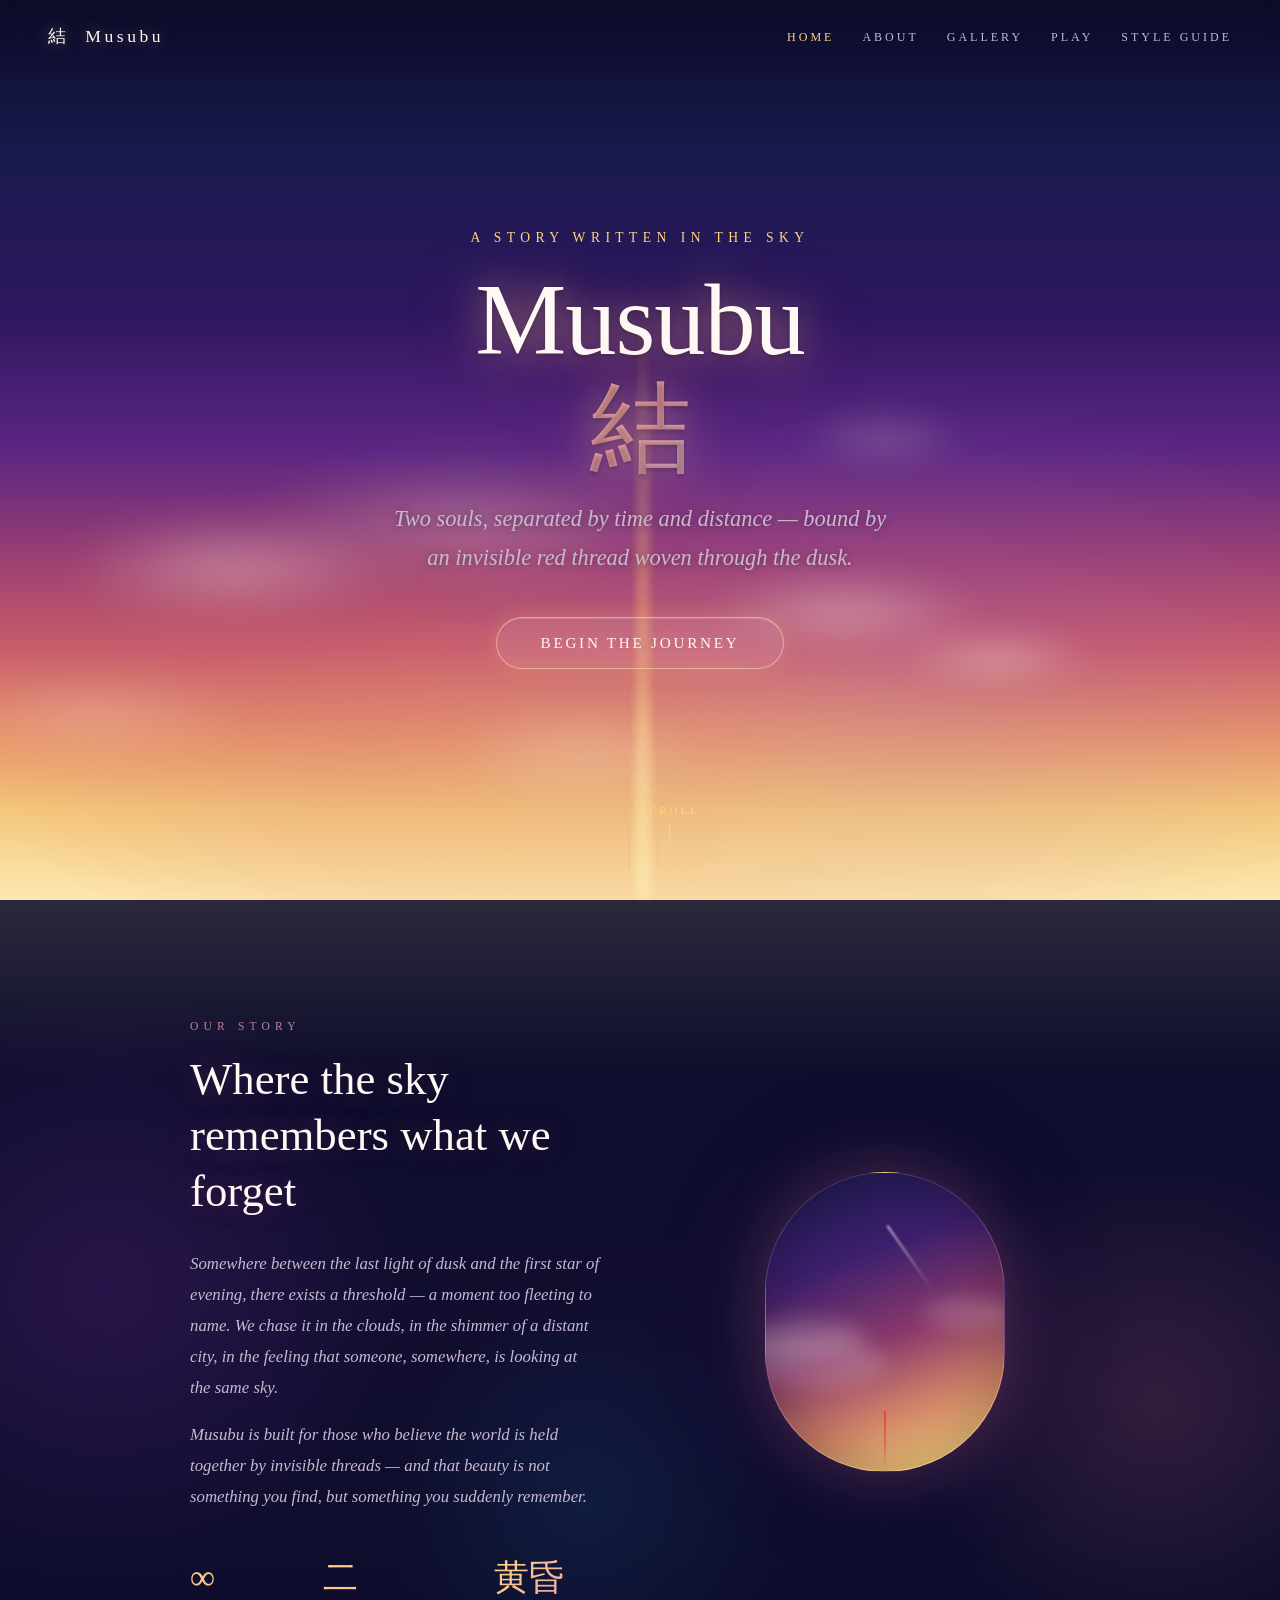
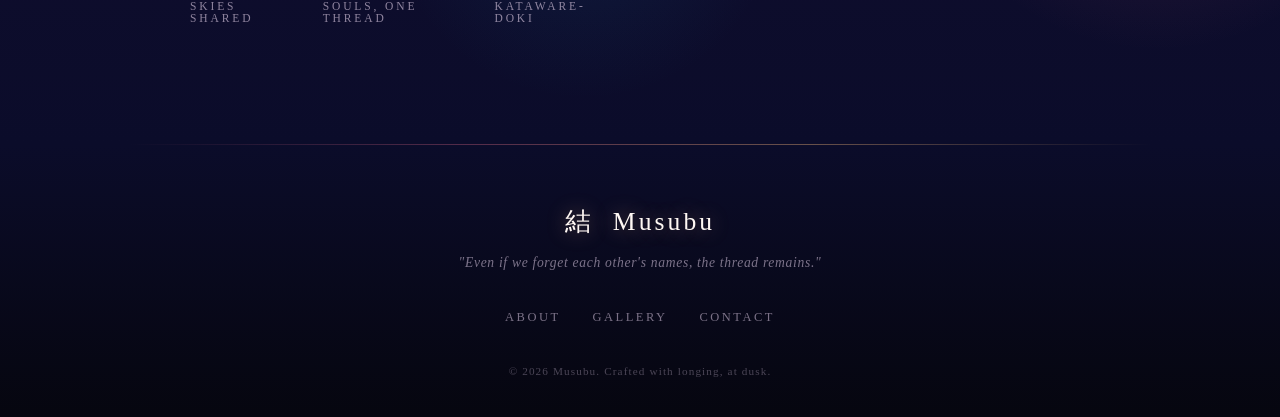
==== commit 544beed9: "Add design system: tokens file, style guide page, and nav links - Add styles/design-tokens.css: comp" ====
--- a/index.html
+++ b/index.html
@@ -332,6 +332,7 @@
     <li><a href="about.html">About</a></li>
     <li><a href="gallery.html">Gallery</a></li>
     <li><a href="memory.html">Play</a></li>
+    <li><a href="styleguide.html">Style Guide</a></li>
   </ul>
 </nav>
 
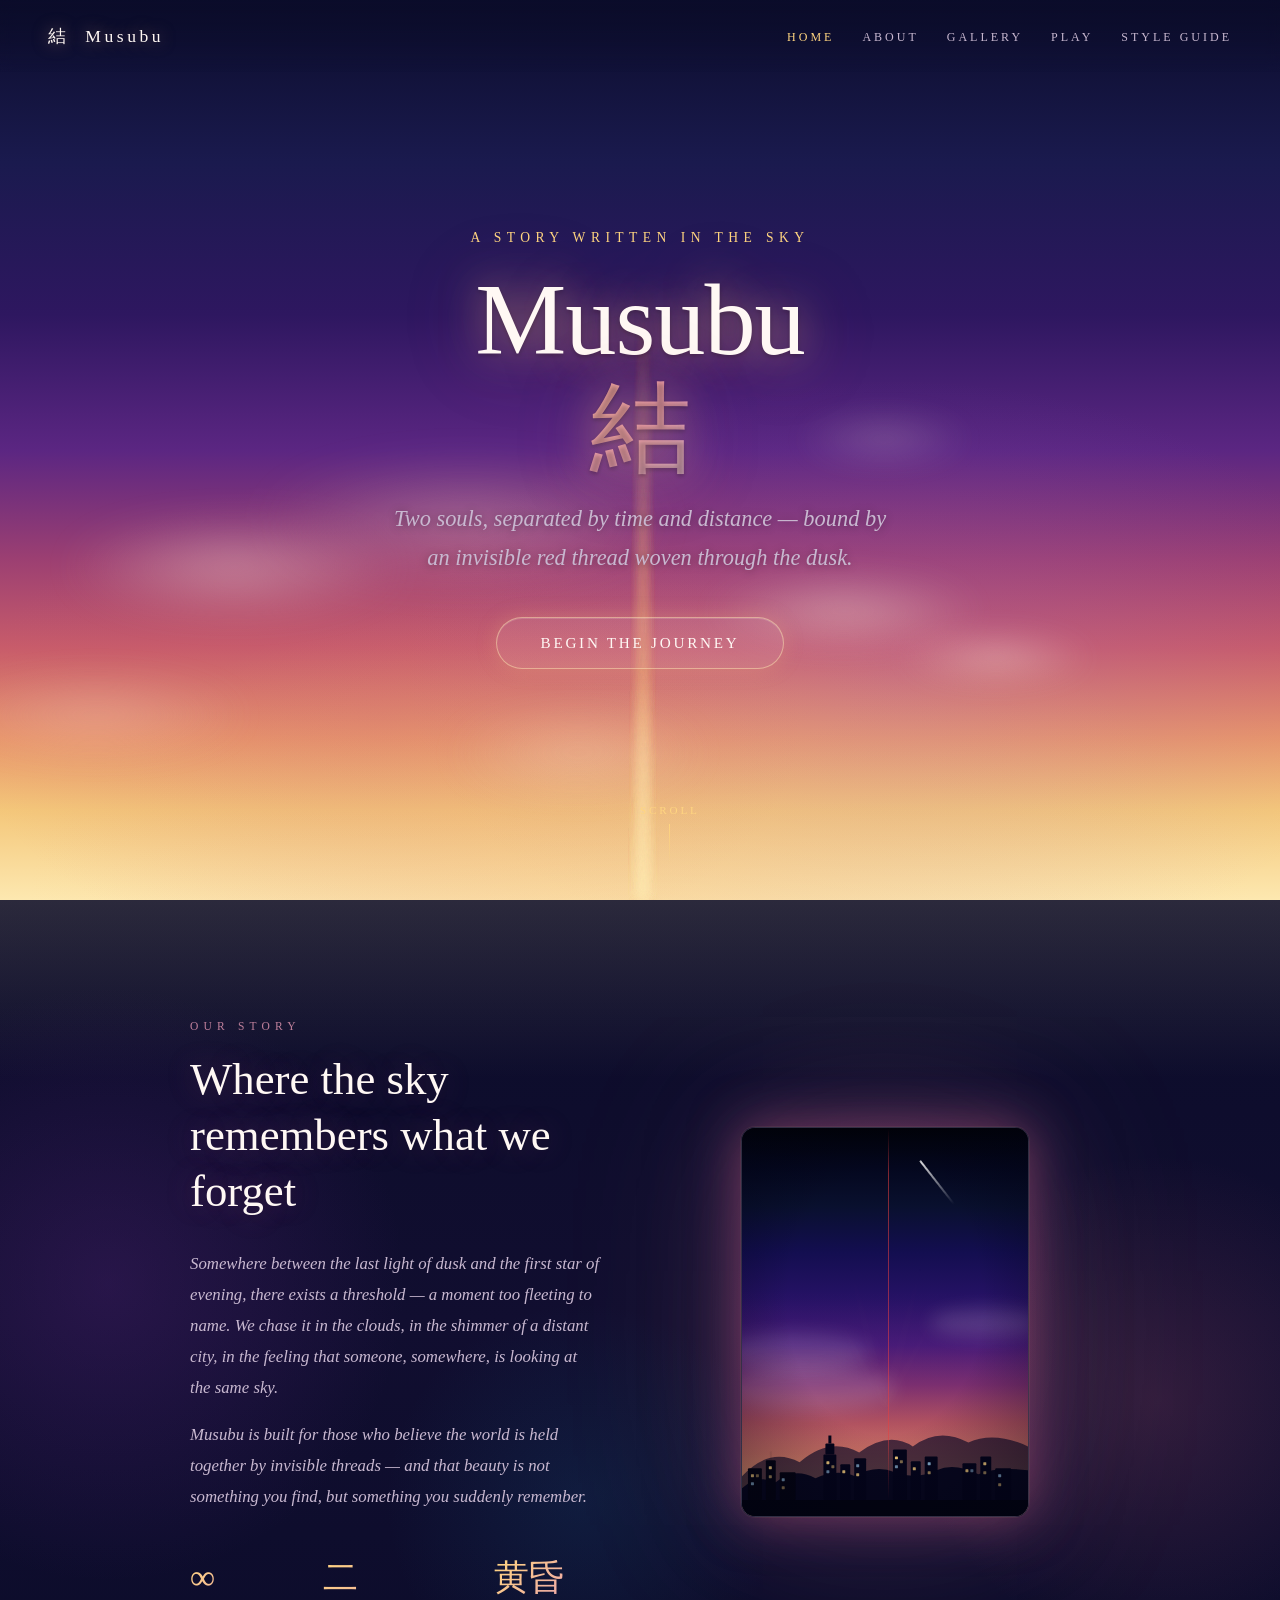
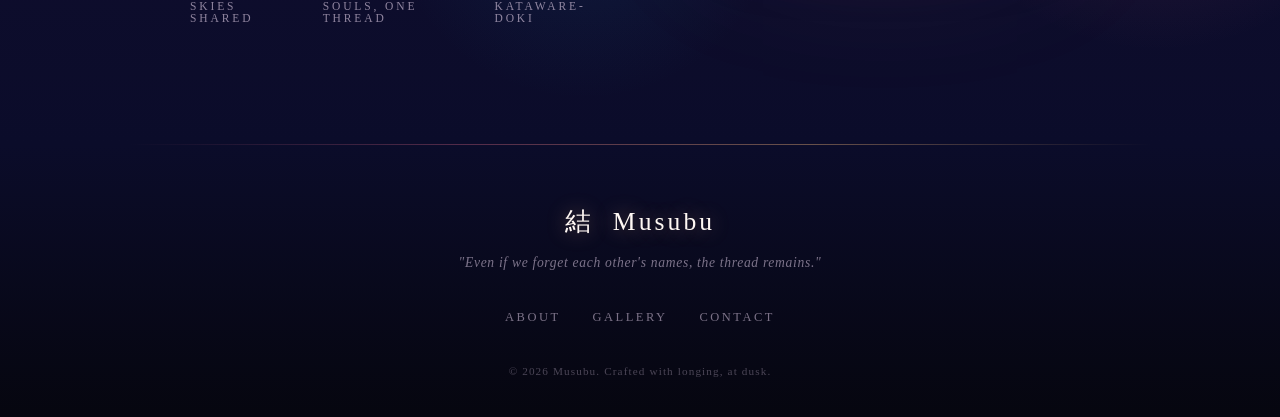
==== commit 2b597cc6: "Replace about section visual with anime cityscape scene Swap the plain gradient pill shape for a lay" ====
--- a/index.html
+++ b/index.html
@@ -244,47 +244,122 @@
     }
     .about-text { font-size: 1.05rem; line-height: 1.85; color: var(--text-muted); font-style: italic; }
     .about-text + .about-text { margin-top: 16px; }
+    /* ─── About Visual: anime cityscape scene ───────────────────── */
     .about-visual {
-      position: relative; height: 340px;
+      position: relative; height: 440px;
       display: flex; align-items: center; justify-content: center;
     }
-    .visual-frame {
-      width: 240px; height: 300px;
-      border: 1px solid rgba(255,245,220,0.15); border-radius: 120px;
-      position: relative; overflow: hidden;
-      background: linear-gradient(160deg, #1a1a4e 0%, #3d1f6e 30%, #8b3a6a 55%, #d4856a 75%, #f4c77a 90%);
-      box-shadow: 0 0 60px rgba(196,92,122,0.3), 0 0 120px rgba(91,38,130,0.2), inset 0 0 60px rgba(0,0,0,0.3);
+    /* Outer aura glow rings */
+    .scene-aura {
+      position: absolute; border-radius: 18px; pointer-events: none;
+    }
+    .scene-aura-1 {
+      width: 310px; height: 410px;
+      background: radial-gradient(ellipse, rgba(196,92,122,0.28) 0%, transparent 70%);
       animation: frame-breathe 6s ease-in-out infinite alternate;
     }
+    .scene-aura-2 {
+      width: 360px; height: 460px;
+      background: radial-gradient(ellipse, rgba(91,38,130,0.16) 0%, transparent 70%);
+      animation: frame-breathe 6s 2s ease-in-out infinite alternate;
+    }
+    /* Main scene frame */
+    .scene-frame {
+      position: relative; z-index: 2;
+      width: 288px; height: 390px;
+      border-radius: 14px; overflow: hidden;
+      border: 1px solid rgba(255,240,200,0.14);
+      box-shadow:
+        0 0 0 1px rgba(255,210,120,0.06),
+        0 0 50px rgba(196,92,122,0.5),
+        0 0 100px rgba(91,38,130,0.32),
+        0 0 180px rgba(244,184,122,0.18),
+        inset 0 0 40px rgba(0,0,0,0.45);
+      animation: frame-breathe 6s ease-in-out infinite alternate;
+    }
     @keyframes frame-breathe {
-      0%   { box-shadow: 0 0 60px rgba(196,92,122,0.3), 0 0 120px rgba(91,38,130,0.2), inset 0 0 60px rgba(0,0,0,0.3); }
-      100% { box-shadow: 0 0 80px rgba(196,92,122,0.5), 0 0 160px rgba(91,38,130,0.35), inset 0 0 60px rgba(0,0,0,0.3); }
-    }
-    .frame-cloud {
+      0%   { box-shadow: 0 0 50px rgba(196,92,122,0.5), 0 0 100px rgba(91,38,130,0.32), 0 0 180px rgba(244,184,122,0.18), inset 0 0 40px rgba(0,0,0,0.45); }
+      100% { box-shadow: 0 0 70px rgba(196,92,122,0.7), 0 0 140px rgba(91,38,130,0.45), 0 0 240px rgba(244,184,122,0.28), inset 0 0 40px rgba(0,0,0,0.45); }
+    }
+    /* Sky gradient */
+    .scene-sky {
+      position: absolute; inset: 0;
+      background: linear-gradient(
+        180deg,
+        #010208 0%, #04071e 10%, #09102e 20%,
+        #130e50 32%, #261265 44%, #451a78 56%,
+        #7a2e70 66%, #b05060 76%, #d4806a 87%, #f0bf7c 100%
+      );
+    }
+    /* Stars layer */
+    .scene-stars { position: absolute; inset: 0; overflow: hidden; pointer-events: none; }
+    /* Horizon warm glow */
+    .scene-horizon {
+      position: absolute; bottom: 0; left: 0; right: 0; height: 58%;
+      background: linear-gradient(
+        to top,
+        rgba(240,190,124,0.38) 0%,
+        rgba(200,110,90,0.2)  28%,
+        rgba(120,46,112,0.10) 58%,
+        transparent 100%
+      );
+      pointer-events: none;
+    }
+    /* Light rays emanating from horizon */
+    .scene-rays {
+      position: absolute; bottom: 28%; left: 50%; transform: translateX(-50%);
+      width: 220%; height: 72%;
+      pointer-events: none; overflow: hidden;
+    }
+    .scene-ray {
+      position: absolute; bottom: 0; left: 50%;
+      width: 1.5px; height: 100%; transform-origin: bottom center;
+      background: linear-gradient(to top, rgba(240,192,128,0.28) 0%, transparent 70%);
+      filter: blur(3px);
+      animation: ray-breathe 7s ease-in-out infinite alternate;
+    }
+    /* Clouds inside scene */
+    .scene-cloud {
       position: absolute; border-radius: 50%;
-      background: rgba(255,248,244,0.18); filter: blur(10px);
-      animation: float-cloud 15s ease-in-out infinite alternate;
-    }
-    .frame-cloud-1 { width:120px; height:40px; bottom:38%; left:-20px; --tx:20px; --ty:-8px; --ty2:5px; --speed:12s; }
-    .frame-cloud-2 { width:90px;  height:30px; bottom:48%; right:-10px; --tx:-15px; --ty:10px; --ty2:-5px; --speed:15s; --delay:-3s; }
-    .frame-cloud-3 { width:150px; height:50px; bottom:28%; left:-30px; --tx:25px; --ty:-5px; --ty2:8px; --speed:18s; --delay:-7s; }
-    .comet {
-      position: absolute; width: 2px; height: 80px;
-      background: linear-gradient(to bottom, white, transparent);
-      top: 15%; left: 60%; border-radius: 2px;
-      transform: rotate(-35deg); filter: blur(1px); opacity: 0.7;
-      animation: comet-fall 4s ease-in infinite; animation-delay: 1s;
+      background: rgba(255,248,244,0.14); filter: blur(9px);
+      animation: float-cloud var(--speed,20s) ease-in-out infinite alternate;
+      animation-delay: var(--delay, 0s);
+    }
+    .sc-1 { width:150px; height:38px; bottom:37%; left:-22px; --speed:18s; --tx:22px; --ty:-6px; --ty2:4px; }
+    .sc-2 { width:110px; height:28px; bottom:46%; right:-12px; --speed:24s; --delay:-6s; --tx:-16px; --ty:8px; --ty2:-4px; }
+    .sc-3 { width:170px; height:46px; bottom:27%; left:-18px; --speed:28s; --delay:-10s; --tx:20px; --ty:-5px; --ty2:6px; }
+    /* Shooting comet */
+    .scene-comet {
+      position: absolute; width: 1.5px; height: 55px;
+      top: 7%; left: 68%; border-radius: 2px;
+      background: linear-gradient(to bottom, rgba(255,255,255,0.9), transparent);
+      transform: rotate(-38deg); filter: blur(0.5px);
+      animation: comet-fall 6s ease-in infinite; animation-delay: 1.5s;
     }
     @keyframes comet-fall {
-      0%   { opacity:0; transform:rotate(-35deg) translateY(-20px); }
-      20%  { opacity:0.7; }
-      70%  { opacity:0.7; }
-      100% { opacity:0; transform:rotate(-35deg) translateY(80px); }
-    }
-    .red-thread {
-      position: absolute; bottom:0; left:50%; transform:translateX(-50%);
-      width:2px; height:60px;
-      background:linear-gradient(to bottom, #e84040, transparent); filter:blur(0.5px);
+      0%   { opacity:0; transform:rotate(-38deg) translateY(-15px); }
+      15%  { opacity:0.85; }
+      75%  { opacity:0.75; }
+      100% { opacity:0; transform:rotate(-38deg) translateY(70px); }
+    }
+    /* City SVG silhouette */
+    .scene-silhouette { position:absolute; bottom:0; left:0; width:100%; height:auto; }
+    /* Red thread drifting through scene */
+    .scene-thread {
+      position: absolute; left: 51%; top: 0; bottom: 0; width: 1.5px;
+      background: linear-gradient(to bottom, transparent 0%, #e84040 12%, #e84040 78%, transparent 96%);
+      filter: blur(0.5px); opacity: 0.55;
+      animation: thread-drift 9s ease-in-out infinite alternate;
+    }
+    @keyframes thread-drift {
+      0%   { transform: translateX(0) skewX(1deg); opacity: 0.55; }
+      50%  { transform: translateX(4px) skewX(-1.5deg); opacity: 0.8; }
+      100% { transform: translateX(-3px) skewX(0.8deg); opacity: 0.42; }
+    }
+    /* Edge vignette inside frame */
+    .scene-vignette {
+      position: absolute; inset: 0; pointer-events: none;
+      background: radial-gradient(ellipse 85% 85% at 50% 45%, transparent 40%, rgba(1,2,16,0.6) 100%);
     }
     .about-stats { margin-top: 48px; display: flex; gap: 40px; }
     .stat { display: flex; flex-direction: column; gap: 4px; }
@@ -302,8 +377,10 @@
     /* ─── Responsive ────────────────────────────────────────────── */
     @media (max-width: 720px) {
       .about-inner { grid-template-columns: 1fr; gap: 48px; }
-      .about-visual { height: 260px; }
-      .visual-frame { width: 180px; height: 220px; border-radius: 90px; }
+      .about-visual { height: 330px; }
+      .scene-frame { width: 216px; height: 292px; }
+      .scene-aura-1 { width: 236px; height: 316px; }
+      .scene-aura-2 { width: 270px; height: 350px; }
       .about-stats { gap: 28px; }
     }
     @media (max-width: 460px) {
@@ -400,12 +477,86 @@
     </div>
 
     <div class="about-visual reveal" style="transition-delay: 0.2s;">
-      <div class="visual-frame">
-        <div class="frame-cloud frame-cloud-1"></div>
-        <div class="frame-cloud frame-cloud-2"></div>
-        <div class="frame-cloud frame-cloud-3"></div>
-        <div class="comet"></div>
-        <div class="red-thread"></div>
+      <!-- Outer aura -->
+      <div class="scene-aura scene-aura-2"></div>
+      <div class="scene-aura scene-aura-1"></div>
+      <!-- Scene painting -->
+      <div class="scene-frame">
+        <div class="scene-sky"></div>
+        <div class="scene-stars" id="scene-stars"></div>
+        <!-- Horizon light rays -->
+        <div class="scene-rays">
+          <div class="scene-ray" style="transform:translateX(-50%) rotate(-28deg); opacity:0.14; animation-delay:0s;"></div>
+          <div class="scene-ray" style="transform:translateX(-50%) rotate(-14deg); opacity:0.20; animation-delay:0.7s;"></div>
+          <div class="scene-ray" style="transform:translateX(-50%) rotate(0deg);   opacity:0.24; animation-delay:1.4s;"></div>
+          <div class="scene-ray" style="transform:translateX(-50%) rotate(14deg);  opacity:0.20; animation-delay:0.4s;"></div>
+          <div class="scene-ray" style="transform:translateX(-50%) rotate(28deg);  opacity:0.14; animation-delay:1.1s;"></div>
+        </div>
+        <div class="scene-horizon"></div>
+        <!-- Drifting clouds -->
+        <div class="scene-cloud sc-1"></div>
+        <div class="scene-cloud sc-2"></div>
+        <div class="scene-cloud sc-3"></div>
+        <!-- Shooting star -->
+        <div class="scene-comet"></div>
+        <!-- City skyline silhouette -->
+        <svg class="scene-silhouette" viewBox="0 0 288 148" preserveAspectRatio="xMidYMax meet" xmlns="http://www.w3.org/2000/svg">
+          <!-- Distant mountains -->
+          <path d="M0,148 L0,108 Q28,78 58,94 Q88,68 118,84 Q148,62 172,78 Q198,58 228,74 Q254,62 288,78 L288,148 Z" fill="#0a0828" opacity="0.65"/>
+          <!-- Near hills -->
+          <path d="M0,148 L0,120 Q16,106 34,114 Q52,98 74,110 Q96,100 114,108 Q134,96 154,104 Q174,112 196,102 Q214,94 238,106 Q258,98 288,102 L288,148 Z" fill="#07071e"/>
+          <!-- Buildings left cluster -->
+          <rect x="6"  y="100" width="14" height="32" fill="#040412" rx="1"/>
+          <rect x="24" y="92"  width="10" height="40" fill="#040412" rx="1"/>
+          <rect x="38" y="104" width="16" height="28" fill="#040412" rx="1"/>
+          <rect x="28" y="83"  width="2"  height="9"  fill="#04041212"/><!-- antenna -->
+          <!-- Buildings center-left -->
+          <rect x="82"  y="86"  width="13" height="46" fill="#04041a" rx="1"/>
+          <rect x="99"  y="96"  width="10" height="36" fill="#04041a" rx="1"/>
+          <rect x="113" y="90"  width="12" height="42" fill="#04041a" rx="1"/>
+          <rect x="84"  y="75"  width="9"  height="11" fill="#04041a" rx="1"/><!-- spire base -->
+          <rect x="87"  y="67"  width="3"  height="8"  fill="#04041a"/><!-- spire -->
+          <!-- Buildings center-right -->
+          <rect x="152" y="81"  width="14" height="51" fill="#04041a" rx="1"/>
+          <rect x="170" y="93"  width="10" height="39" fill="#04041a" rx="1"/>
+          <rect x="184" y="88"  width="13" height="44" fill="#04041a" rx="1"/>
+          <!-- Buildings right cluster -->
+          <rect x="222" y="95"  width="14" height="37" fill="#04041a" rx="1"/>
+          <rect x="240" y="88"  width="11" height="44" fill="#04041a" rx="1"/>
+          <rect x="255" y="100" width="16" height="32" fill="#04041a" rx="1"/>
+          <!-- Glowing windows — gold -->
+          <rect x="9"   y="106" width="3" height="3" fill="#ffd580" opacity="0.85" rx="0.5"/>
+          <rect x="14"  y="106" width="3" height="3" fill="#ffd580" opacity="0.5"  rx="0.5"/>
+          <rect x="9"   y="114" width="3" height="3" fill="#9bc8e8" opacity="0.75" rx="0.5"/>
+          <rect x="27"  y="98"  width="3" height="3" fill="#ffd580" opacity="0.9"  rx="0.5"/>
+          <rect x="27"  y="107" width="3" height="3" fill="#ffd580" opacity="0.6"  rx="0.5"/>
+          <rect x="40"  y="110" width="3" height="3" fill="#9bc8e8" opacity="0.7"  rx="0.5"/>
+          <rect x="40"  y="118" width="3" height="3" fill="#ffd580" opacity="0.5"  rx="0.5"/>
+          <rect x="85"  y="93"  width="3" height="3" fill="#ffd580" opacity="0.9"  rx="0.5"/>
+          <rect x="85"  y="102" width="3" height="3" fill="#9bc8e8" opacity="0.65" rx="0.5"/>
+          <rect x="90"  y="97"  width="3" height="3" fill="#ffd580" opacity="0.5"  rx="0.5"/>
+          <rect x="101" y="102" width="3" height="3" fill="#ffd580" opacity="0.85" rx="0.5"/>
+          <rect x="115" y="96"  width="3" height="3" fill="#9bc8e8" opacity="0.7"  rx="0.5"/>
+          <rect x="115" y="105" width="3" height="3" fill="#ffd580" opacity="0.8"  rx="0.5"/>
+          <rect x="154" y="88"  width="3" height="3" fill="#ffd580" opacity="0.95" rx="0.5"/>
+          <rect x="154" y="97"  width="3" height="3" fill="#9bc8e8" opacity="0.7"  rx="0.5"/>
+          <rect x="159" y="92"  width="3" height="3" fill="#ffd580" opacity="0.5"  rx="0.5"/>
+          <rect x="172" y="99"  width="3" height="3" fill="#ffd580" opacity="0.8"  rx="0.5"/>
+          <rect x="187" y="94"  width="3" height="3" fill="#9bc8e8" opacity="0.85" rx="0.5"/>
+          <rect x="187" y="103" width="3" height="3" fill="#ffd580" opacity="0.6"  rx="0.5"/>
+          <rect x="225" y="101" width="3" height="3" fill="#ffd580" opacity="0.8"  rx="0.5"/>
+          <rect x="230" y="101" width="3" height="3" fill="#9bc8e8" opacity="0.55" rx="0.5"/>
+          <rect x="243" y="94"  width="3" height="3" fill="#ffd580" opacity="0.9"  rx="0.5"/>
+          <rect x="243" y="103" width="3" height="3" fill="#ffd580" opacity="0.55" rx="0.5"/>
+          <rect x="258" y="106" width="3" height="3" fill="#9bc8e8" opacity="0.75" rx="0.5"/>
+          <rect x="258" y="115" width="3" height="3" fill="#ffd580" opacity="0.6"  rx="0.5"/>
+          <!-- Ground -->
+          <rect x="0" y="132" width="288" height="16" fill="#020310"/>
+        </svg>
+        <!-- Red thread -->
+        <div class="scene-thread"></div>
+        <!-- Edge vignette -->
+        <div class="scene-vignette"></div>
       </div>
     </div>
   </div>
@@ -480,6 +631,23 @@
     cloudsEl.appendChild(el);
   });
 
+  /* ─── Scene Stars (inside about visual) ──────────────────────── */
+  const sceneStarsEl = document.getElementById('scene-stars');
+  for (let i = 0; i < 55; i++) {
+    const s = document.createElement('div');
+    const size = Math.random() * 1.6 + 0.4;
+    s.style.cssText = `
+      position:absolute; border-radius:50%; background:white;
+      width:${size}px; height:${size}px;
+      top:${Math.random() * 58}%; left:${Math.random() * 100}%;
+      --d:${2 + Math.random() * 3}s; --delay:${-Math.random() * 4}s;
+      --op:${0.45 + Math.random() * 0.55};
+      animation:twinkle var(--d,3s) ease-in-out infinite alternate;
+      animation-delay:var(--delay,0s); opacity:0;
+    `;
+    sceneStarsEl.appendChild(s);
+  }
+
   /* ─── Parallax on scroll ──────────────────────────────────────── */
   const parallaxWrap = document.getElementById('parallax-wrap');
   window.addEventListener('scroll', () => {
